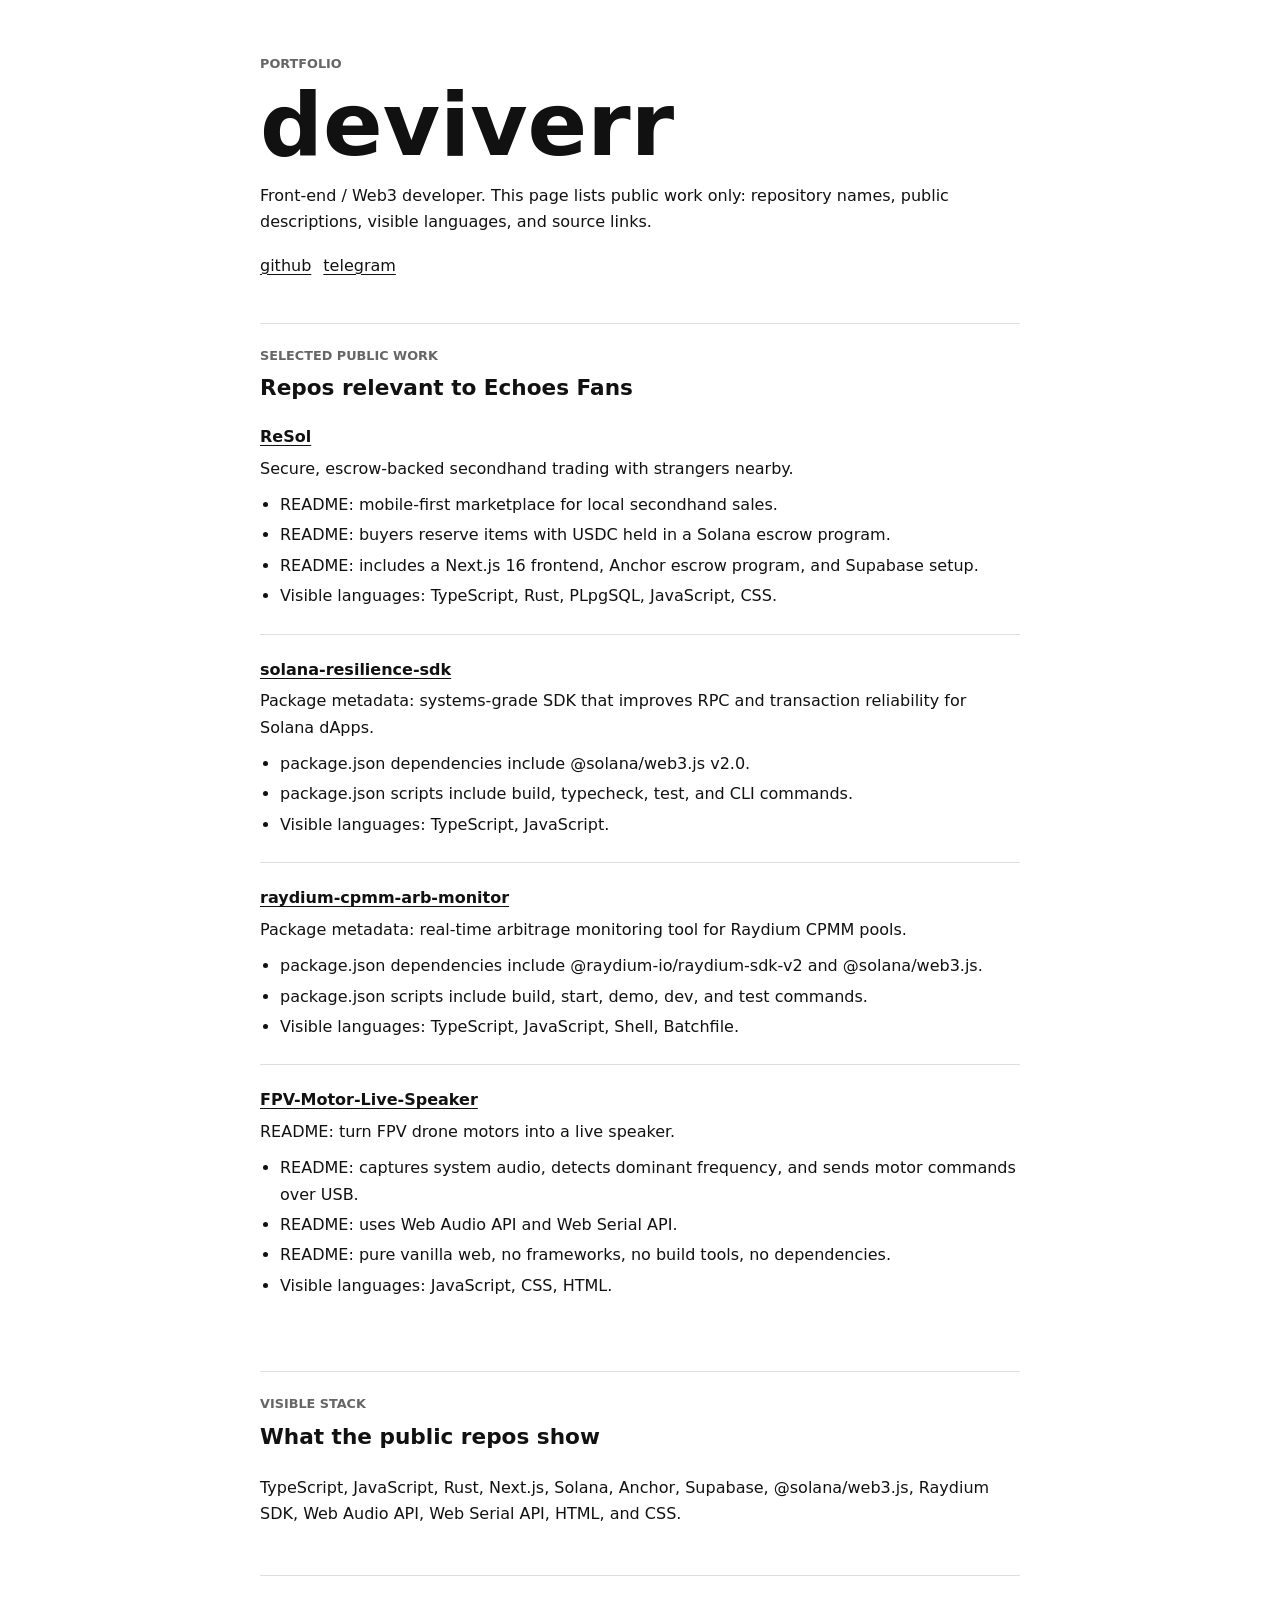
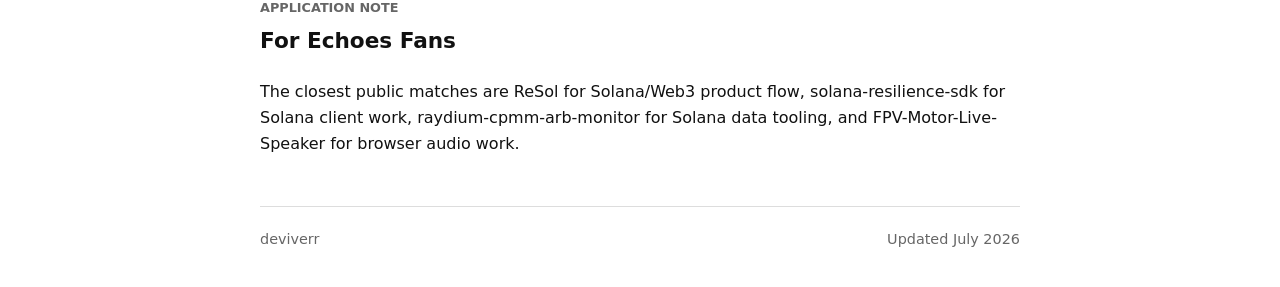
==== index.html @ b559eed7 "Launch minimal factual portfolio" ====
<!doctype html>
<html lang="en">
  <head>
    <meta charset="utf-8" />
    <meta name="viewport" content="width=device-width, initial-scale=1" />
    <title>deviverr</title>
    <meta
      name="description"
      content="Minimal portfolio for deviverr with public GitHub work and contact links."
    />
    <meta name="theme-color" content="#ffffff" />
    <meta property="og:title" content="deviverr" />
    <meta property="og:description" content="Public GitHub work and contact links." />
    <meta property="og:type" content="website" />
    <link rel="stylesheet" href="styles.css" />
  </head>
  <body>
    <main class="page">
      <header class="intro">
        <p class="label">portfolio</p>
        <h1>deviverr</h1>
        <p>
          Front-end / Web3 developer. This page lists public work only: repository
          names, public descriptions, visible languages, and source links.
        </p>
        <nav class="links" aria-label="Contact links">
          <a href="https://github.com/deviverr" target="_blank" rel="noreferrer">github</a>
          <a href="https://t.me/deviverrr" target="_blank" rel="noreferrer">telegram</a>
        </nav>
      </header>

      <section aria-labelledby="work-title">
        <p class="label">selected public work</p>
        <h2 id="work-title">Repos relevant to Echoes Fans</h2>

        <article class="repo">
          <h3><a href="https://github.com/deviverr/ReSol" target="_blank" rel="noreferrer">ReSol</a></h3>
          <p>Secure, escrow-backed secondhand trading with strangers nearby.</p>
          <ul>
            <li>README: mobile-first marketplace for local secondhand sales.</li>
            <li>README: buyers reserve items with USDC held in a Solana escrow program.</li>
            <li>README: includes a Next.js 16 frontend, Anchor escrow program, and Supabase setup.</li>
            <li>Visible languages: TypeScript, Rust, PLpgSQL, JavaScript, CSS.</li>
          </ul>
        </article>

        <article class="repo">
          <h3>
            <a href="https://github.com/deviverr/solana-resilience-sdk" target="_blank" rel="noreferrer">
              solana-resilience-sdk
            </a>
          </h3>
          <p>
            Package metadata: systems-grade SDK that improves RPC and transaction
            reliability for Solana dApps.
          </p>
          <ul>
            <li>package.json dependencies include @solana/web3.js v2.0.</li>
            <li>package.json scripts include build, typecheck, test, and CLI commands.</li>
            <li>Visible languages: TypeScript, JavaScript.</li>
          </ul>
        </article>

        <article class="repo">
          <h3>
            <a href="https://github.com/deviverr/raydium-cpmm-arb-monitor" target="_blank" rel="noreferrer">
              raydium-cpmm-arb-monitor
            </a>
          </h3>
          <p>Package metadata: real-time arbitrage monitoring tool for Raydium CPMM pools.</p>
          <ul>
            <li>package.json dependencies include @raydium-io/raydium-sdk-v2 and @solana/web3.js.</li>
            <li>package.json scripts include build, start, demo, dev, and test commands.</li>
            <li>Visible languages: TypeScript, JavaScript, Shell, Batchfile.</li>
          </ul>
        </article>

        <article class="repo">
          <h3>
            <a href="https://github.com/deviverr/FPV-Motor-Live-Speaker" target="_blank" rel="noreferrer">
              FPV-Motor-Live-Speaker
            </a>
          </h3>
          <p>README: turn FPV drone motors into a live speaker.</p>
          <ul>
            <li>README: captures system audio, detects dominant frequency, and sends motor commands over USB.</li>
            <li>README: uses Web Audio API and Web Serial API.</li>
            <li>README: pure vanilla web, no frameworks, no build tools, no dependencies.</li>
            <li>Visible languages: JavaScript, CSS, HTML.</li>
          </ul>
        </article>
      </section>

      <section aria-labelledby="stack-title">
        <p class="label">visible stack</p>
        <h2 id="stack-title">What the public repos show</h2>
        <p>
          TypeScript, JavaScript, Rust, Next.js, Solana, Anchor, Supabase,
          @solana/web3.js, Raydium SDK, Web Audio API, Web Serial API, HTML, and CSS.
        </p>
      </section>

      <section aria-labelledby="application-title">
        <p class="label">application note</p>
        <h2 id="application-title">For Echoes Fans</h2>
        <p>
          The closest public matches are ReSol for Solana/Web3 product flow,
          solana-resilience-sdk for Solana client work, raydium-cpmm-arb-monitor
          for Solana data tooling, and FPV-Motor-Live-Speaker for browser audio work.
        </p>
      </section>

      <footer>
        <span>deviverr</span>
        <span>Updated July 2026</span>
      </footer>
    </main>
  </body>
</html>
---- styles.css ----
:root {
  color-scheme: light;
  --text: #111111;
  --muted: #666666;
  --line: #dddddd;
  --background: #ffffff;
}

* {
  box-sizing: border-box;
}

html {
  background: var(--background);
}

body {
  margin: 0;
  background: var(--background);
  color: var(--text);
  font-family:
    ui-sans-serif, system-ui, -apple-system, BlinkMacSystemFont, "Segoe UI",
    sans-serif;
  letter-spacing: 0;
}

a {
  color: var(--text);
  text-decoration-thickness: 1px;
  text-underline-offset: 3px;
}

a:hover,
a:focus-visible {
  color: var(--muted);
}

.page {
  width: min(760px, calc(100% - 32px));
  margin: 0 auto;
  padding: 56px 0 40px;
}

.intro,
section,
footer {
  border-top: 1px solid var(--line);
  padding-top: 24px;
}

.intro {
  border-top: 0;
  padding-top: 0;
}

section {
  margin-top: 48px;
}

h1,
h2,
h3,
p {
  margin-top: 0;
}

h1 {
  margin-bottom: 16px;
  font-size: clamp(2.5rem, 10vw, 5.5rem);
  font-weight: 700;
  line-height: 0.95;
  letter-spacing: 0;
}

h2 {
  margin-bottom: 24px;
  font-size: 1.35rem;
  font-weight: 700;
  line-height: 1.25;
}

h3 {
  margin-bottom: 8px;
  font-size: 1rem;
  font-weight: 700;
  line-height: 1.35;
}

p,
li {
  color: var(--text);
  font-size: 1rem;
  line-height: 1.65;
}

p {
  margin-bottom: 16px;
}

ul {
  margin: 0;
  padding-left: 20px;
}

li + li {
  margin-top: 4px;
}

.label {
  margin-bottom: 12px;
  color: var(--muted);
  font-size: 0.8rem;
  font-weight: 700;
  line-height: 1.2;
  text-transform: uppercase;
}

.links {
  display: flex;
  flex-wrap: wrap;
  gap: 12px;
  margin-top: 20px;
}

.repo {
  border-top: 1px solid var(--line);
  padding: 24px 0;
}

.repo:first-of-type {
  border-top: 0;
  padding-top: 0;
}

.repo p {
  margin-bottom: 10px;
}

footer {
  display: flex;
  justify-content: space-between;
  gap: 16px;
  margin-top: 48px;
  color: var(--muted);
  font-size: 0.9rem;
}

@media (max-width: 520px) {
  .page {
    width: min(100% - 24px, 760px);
    padding-top: 36px;
  }

  section,
  footer {
    margin-top: 36px;
  }

  h2 {
    margin-bottom: 18px;
  }

  footer {
    flex-direction: column;
  }
}
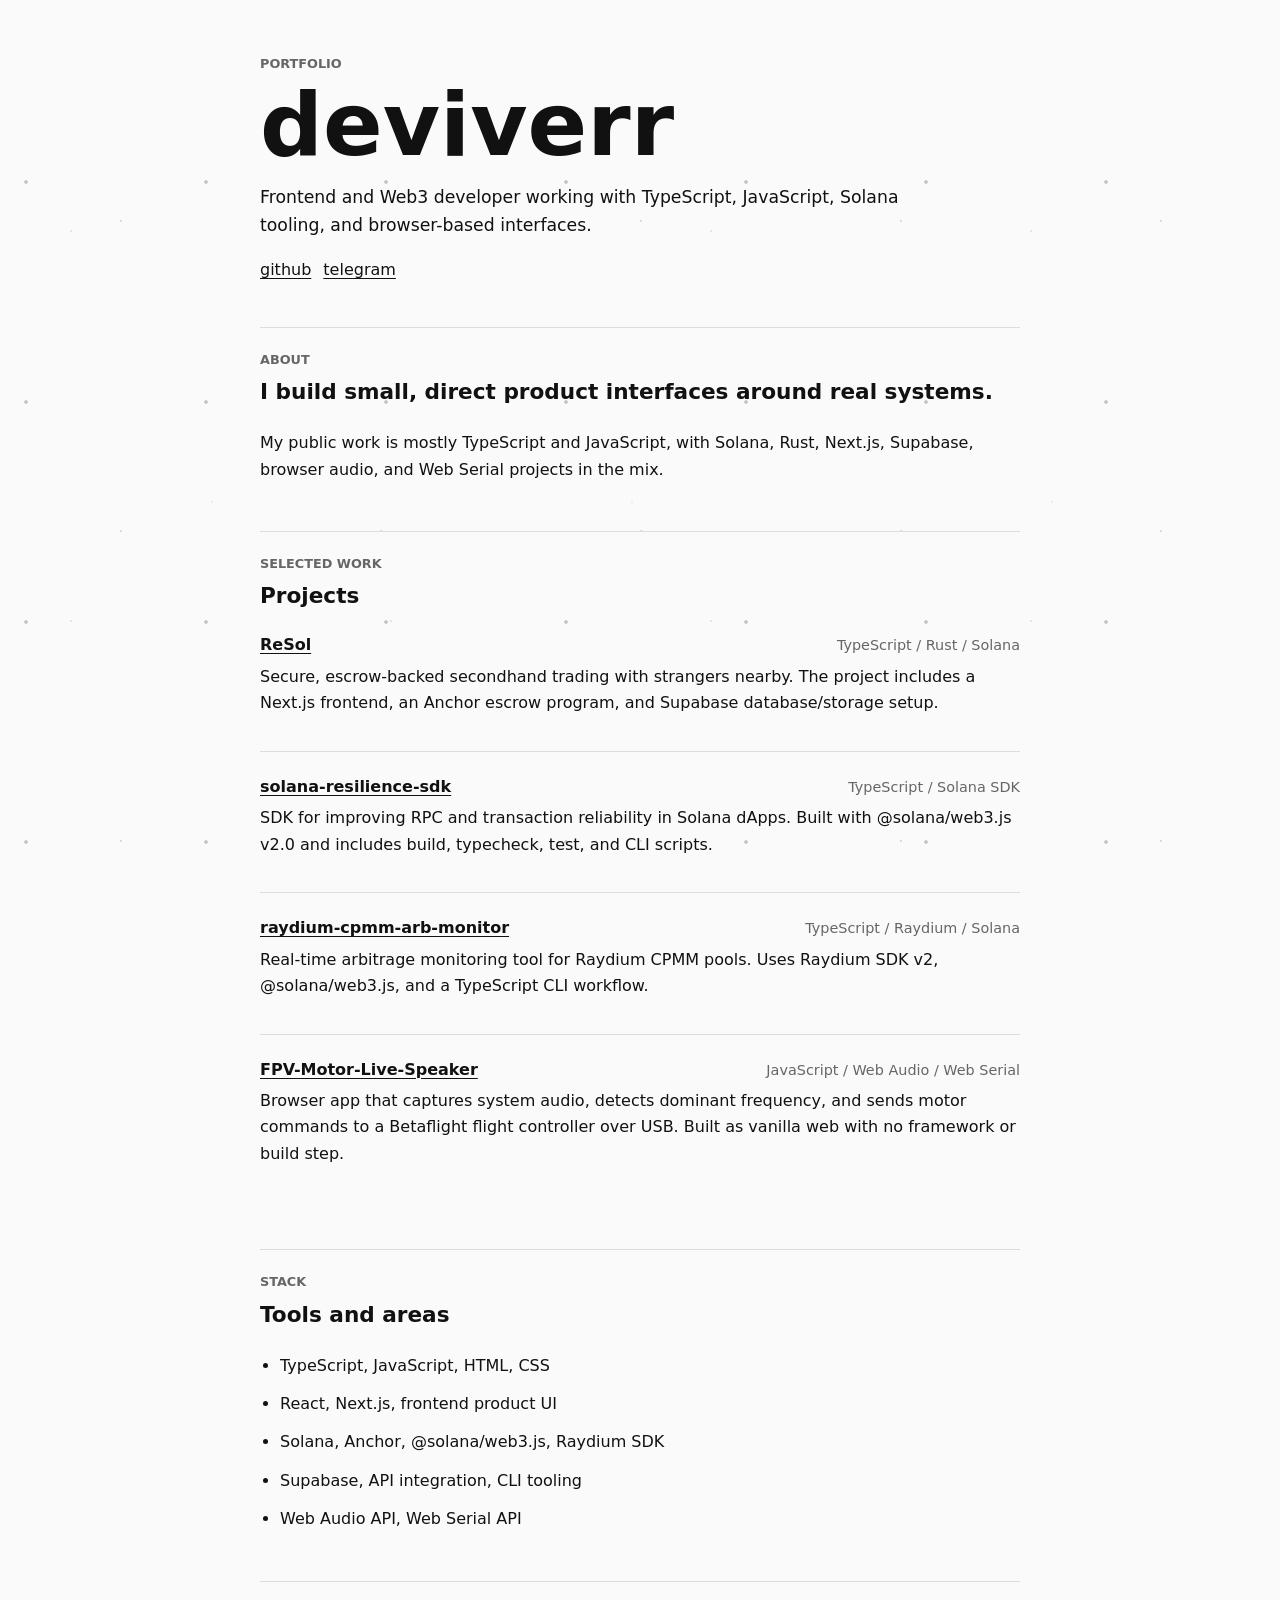
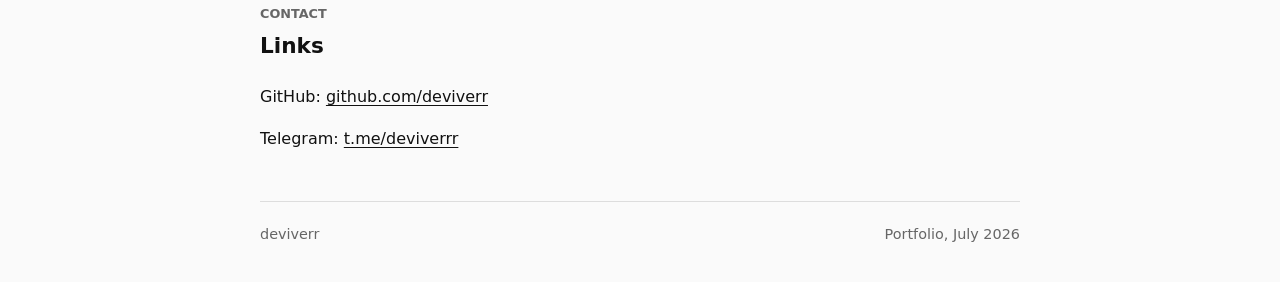
==== commit cd06956a: "Rebuild portfolio page" ====
--- a/index.html
+++ b/index.html
@@ -3,116 +3,136 @@
   <head>
     <meta charset="utf-8" />
     <meta name="viewport" content="width=device-width, initial-scale=1" />
-    <title>deviverr</title>
+    <title>deviverr - Portfolio</title>
     <meta
       name="description"
-      content="Minimal portfolio for deviverr with public GitHub work and contact links."
+      content="Portfolio for deviverr: frontend, Web3, Solana, and browser audio projects."
     />
-    <meta name="theme-color" content="#ffffff" />
-    <meta property="og:title" content="deviverr" />
-    <meta property="og:description" content="Public GitHub work and contact links." />
+    <meta name="theme-color" content="#fafafa" />
+    <meta property="og:title" content="deviverr - Portfolio" />
+    <meta
+      property="og:description"
+      content="Frontend, Web3, Solana, and browser audio projects."
+    />
     <meta property="og:type" content="website" />
     <link rel="stylesheet" href="styles.css" />
   </head>
   <body>
     <main class="page">
-      <header class="intro">
+      <header class="hero">
         <p class="label">portfolio</p>
         <h1>deviverr</h1>
-        <p>
-          Front-end / Web3 developer. This page lists public work only: repository
-          names, public descriptions, visible languages, and source links.
+        <p class="lede">
+          Frontend and Web3 developer working with TypeScript, JavaScript,
+          Solana tooling, and browser-based interfaces.
         </p>
-        <nav class="links" aria-label="Contact links">
+        <nav class="links" aria-label="Profile links">
           <a href="https://github.com/deviverr" target="_blank" rel="noreferrer">github</a>
           <a href="https://t.me/deviverrr" target="_blank" rel="noreferrer">telegram</a>
         </nav>
       </header>
 
+      <section aria-labelledby="about-title">
+        <p class="label">about</p>
+        <h2 id="about-title">I build small, direct product interfaces around real systems.</h2>
+        <p>
+          My public work is mostly TypeScript and JavaScript, with Solana,
+          Rust, Next.js, Supabase, browser audio, and Web Serial projects in the mix.
+        </p>
+      </section>
+
       <section aria-labelledby="work-title">
-        <p class="label">selected public work</p>
-        <h2 id="work-title">Repos relevant to Echoes Fans</h2>
+        <p class="label">selected work</p>
+        <h2 id="work-title">Projects</h2>
 
         <article class="repo">
-          <h3><a href="https://github.com/deviverr/ReSol" target="_blank" rel="noreferrer">ReSol</a></h3>
-          <p>Secure, escrow-backed secondhand trading with strangers nearby.</p>
-          <ul>
-            <li>README: mobile-first marketplace for local secondhand sales.</li>
-            <li>README: buyers reserve items with USDC held in a Solana escrow program.</li>
-            <li>README: includes a Next.js 16 frontend, Anchor escrow program, and Supabase setup.</li>
-            <li>Visible languages: TypeScript, Rust, PLpgSQL, JavaScript, CSS.</li>
-          </ul>
+          <div class="repo-heading">
+            <h3><a href="https://github.com/deviverr/ReSol" target="_blank" rel="noreferrer">ReSol</a></h3>
+            <span>TypeScript / Rust / Solana</span>
+          </div>
+          <p>
+            Secure, escrow-backed secondhand trading with strangers nearby.
+            The project includes a Next.js frontend, an Anchor escrow program,
+            and Supabase database/storage setup.
+          </p>
         </article>
 
         <article class="repo">
-          <h3>
-            <a href="https://github.com/deviverr/solana-resilience-sdk" target="_blank" rel="noreferrer">
-              solana-resilience-sdk
-            </a>
-          </h3>
+          <div class="repo-heading">
+            <h3>
+              <a href="https://github.com/deviverr/solana-resilience-sdk" target="_blank" rel="noreferrer">
+                solana-resilience-sdk
+              </a>
+            </h3>
+            <span>TypeScript / Solana SDK</span>
+          </div>
           <p>
-            Package metadata: systems-grade SDK that improves RPC and transaction
-            reliability for Solana dApps.
+            SDK for improving RPC and transaction reliability in Solana dApps.
+            Built with @solana/web3.js v2.0 and includes build, typecheck,
+            test, and CLI scripts.
           </p>
-          <ul>
-            <li>package.json dependencies include @solana/web3.js v2.0.</li>
-            <li>package.json scripts include build, typecheck, test, and CLI commands.</li>
-            <li>Visible languages: TypeScript, JavaScript.</li>
-          </ul>
         </article>
 
         <article class="repo">
-          <h3>
-            <a href="https://github.com/deviverr/raydium-cpmm-arb-monitor" target="_blank" rel="noreferrer">
-              raydium-cpmm-arb-monitor
-            </a>
-          </h3>
-          <p>Package metadata: real-time arbitrage monitoring tool for Raydium CPMM pools.</p>
-          <ul>
-            <li>package.json dependencies include @raydium-io/raydium-sdk-v2 and @solana/web3.js.</li>
-            <li>package.json scripts include build, start, demo, dev, and test commands.</li>
-            <li>Visible languages: TypeScript, JavaScript, Shell, Batchfile.</li>
-          </ul>
+          <div class="repo-heading">
+            <h3>
+              <a href="https://github.com/deviverr/raydium-cpmm-arb-monitor" target="_blank" rel="noreferrer">
+                raydium-cpmm-arb-monitor
+              </a>
+            </h3>
+            <span>TypeScript / Raydium / Solana</span>
+          </div>
+          <p>
+            Real-time arbitrage monitoring tool for Raydium CPMM pools.
+            Uses Raydium SDK v2, @solana/web3.js, and a TypeScript CLI workflow.
+          </p>
         </article>
 
         <article class="repo">
-          <h3>
-            <a href="https://github.com/deviverr/FPV-Motor-Live-Speaker" target="_blank" rel="noreferrer">
-              FPV-Motor-Live-Speaker
-            </a>
-          </h3>
-          <p>README: turn FPV drone motors into a live speaker.</p>
-          <ul>
-            <li>README: captures system audio, detects dominant frequency, and sends motor commands over USB.</li>
-            <li>README: uses Web Audio API and Web Serial API.</li>
-            <li>README: pure vanilla web, no frameworks, no build tools, no dependencies.</li>
-            <li>Visible languages: JavaScript, CSS, HTML.</li>
-          </ul>
+          <div class="repo-heading">
+            <h3>
+              <a href="https://github.com/deviverr/FPV-Motor-Live-Speaker" target="_blank" rel="noreferrer">
+                FPV-Motor-Live-Speaker
+              </a>
+            </h3>
+            <span>JavaScript / Web Audio / Web Serial</span>
+          </div>
+          <p>
+            Browser app that captures system audio, detects dominant frequency,
+            and sends motor commands to a Betaflight flight controller over USB.
+            Built as vanilla web with no framework or build step.
+          </p>
         </article>
       </section>
 
       <section aria-labelledby="stack-title">
-        <p class="label">visible stack</p>
-        <h2 id="stack-title">What the public repos show</h2>
-        <p>
-          TypeScript, JavaScript, Rust, Next.js, Solana, Anchor, Supabase,
-          @solana/web3.js, Raydium SDK, Web Audio API, Web Serial API, HTML, and CSS.
-        </p>
+        <p class="label">stack</p>
+        <h2 id="stack-title">Tools and areas</h2>
+        <ul class="stack-list">
+          <li>TypeScript, JavaScript, HTML, CSS</li>
+          <li>React, Next.js, frontend product UI</li>
+          <li>Solana, Anchor, @solana/web3.js, Raydium SDK</li>
+          <li>Supabase, API integration, CLI tooling</li>
+          <li>Web Audio API, Web Serial API</li>
+        </ul>
       </section>
 
-      <section aria-labelledby="application-title">
-        <p class="label">application note</p>
-        <h2 id="application-title">For Echoes Fans</h2>
+      <section aria-labelledby="contact-title">
+        <p class="label">contact</p>
+        <h2 id="contact-title">Links</h2>
         <p>
-          The closest public matches are ReSol for Solana/Web3 product flow,
-          solana-resilience-sdk for Solana client work, raydium-cpmm-arb-monitor
-          for Solana data tooling, and FPV-Motor-Live-Speaker for browser audio work.
+          GitHub:
+          <a href="https://github.com/deviverr" target="_blank" rel="noreferrer">github.com/deviverr</a>
+        </p>
+        <p>
+          Telegram:
+          <a href="https://t.me/deviverrr" target="_blank" rel="noreferrer">t.me/deviverrr</a>
         </p>
       </section>
 
       <footer>
         <span>deviverr</span>
-        <span>Updated July 2026</span>
+        <span>Portfolio, July 2026</span>
       </footer>
     </main>
   </body>
--- a/styles.css
+++ b/styles.css
@@ -3,7 +3,9 @@
   --text: #111111;
   --muted: #666666;
   --line: #dddddd;
-  --background: #ffffff;
+  --background: #fafafa;
+  --star: rgba(0, 0, 0, 0.22);
+  --star-soft: rgba(0, 0, 0, 0.12);
 }
 
 * {
@@ -15,8 +17,11 @@
 }
 
 body {
+  position: relative;
   margin: 0;
-  background: var(--background);
+  background:
+    linear-gradient(rgba(250, 250, 250, 0.9), rgba(250, 250, 250, 0.96)),
+    var(--background);
   color: var(--text);
   font-family:
     ui-sans-serif, system-ui, -apple-system, BlinkMacSystemFont, "Segoe UI",
@@ -24,6 +29,42 @@
   letter-spacing: 0;
 }
 
+body::before,
+body::after {
+  position: fixed;
+  inset: 0;
+  z-index: 0;
+  pointer-events: none;
+  content: "";
+}
+
+body::before {
+  background-image:
+    radial-gradient(circle at 2px 2px, var(--star) 0 1.5px, transparent 2px),
+    radial-gradient(circle at 1px 1px, var(--star-soft) 0 1px, transparent 1.5px);
+  background-position:
+    24px -40px,
+    120px -90px;
+  background-size:
+    180px 220px,
+    260px 310px;
+  animation: starfall 18s linear infinite;
+}
+
+body::after {
+  opacity: 0.72;
+  background-image:
+    radial-gradient(circle at 1px 1px, var(--star-soft) 0 1px, transparent 1.5px),
+    radial-gradient(circle at 2px 2px, rgba(0, 0, 0, 0.08) 0 1px, transparent 1.5px);
+  background-position:
+    70px -160px,
+    210px -20px;
+  background-size:
+    320px 390px,
+    420px 520px;
+  animation: starfall 28s linear infinite;
+}
+
 a {
   color: var(--text);
   text-decoration-thickness: 1px;
@@ -36,19 +77,21 @@
 }
 
 .page {
+  position: relative;
+  z-index: 1;
   width: min(760px, calc(100% - 32px));
   margin: 0 auto;
   padding: 56px 0 40px;
 }
 
-.intro,
+.hero,
 section,
 footer {
   border-top: 1px solid var(--line);
   padding-top: 24px;
 }
 
-.intro {
+.hero {
   border-top: 0;
   padding-top: 0;
 }
@@ -72,6 +115,11 @@
   letter-spacing: 0;
 }
 
+.lede {
+  max-width: 680px;
+  font-size: 1.08rem;
+}
+
 h2 {
   margin-bottom: 24px;
   font-size: 1.35rem;
@@ -136,6 +184,30 @@
   margin-bottom: 10px;
 }
 
+.repo-heading {
+  display: flex;
+  align-items: baseline;
+  justify-content: space-between;
+  gap: 16px;
+  margin-bottom: 8px;
+}
+
+.repo-heading h3 {
+  margin-bottom: 0;
+}
+
+.repo-heading span {
+  flex: 0 0 auto;
+  color: var(--muted);
+  font-size: 0.9rem;
+}
+
+.stack-list {
+  display: grid;
+  gap: 8px;
+  padding-left: 20px;
+}
+
 footer {
   display: flex;
   justify-content: space-between;
@@ -163,4 +235,30 @@
   footer {
     flex-direction: column;
   }
-}
+
+  .repo-heading {
+    display: block;
+  }
+
+  .repo-heading span {
+    display: block;
+    margin-top: 4px;
+  }
+}
+
+@media (prefers-reduced-motion: reduce) {
+  body::before,
+  body::after {
+    animation: none;
+  }
+}
+
+@keyframes starfall {
+  from {
+    transform: translateY(-120px);
+  }
+
+  to {
+    transform: translateY(120px);
+  }
+}
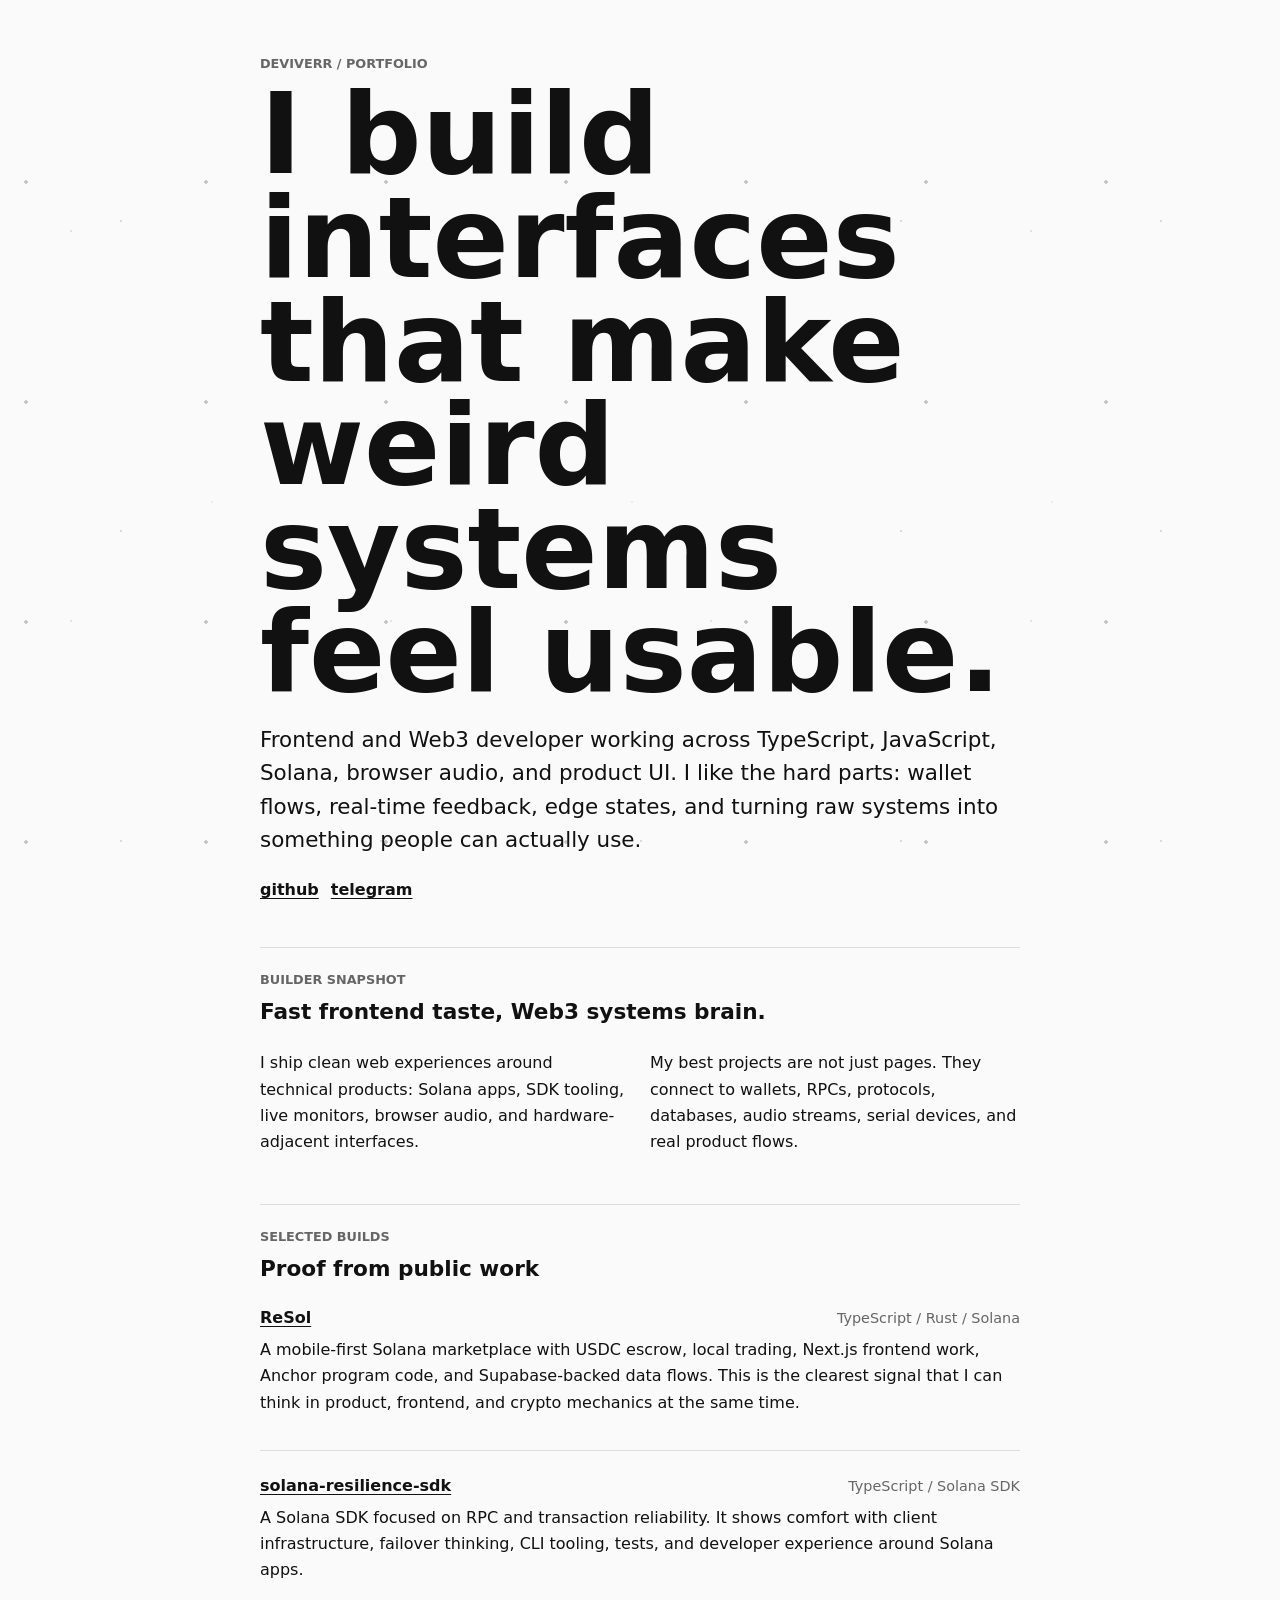
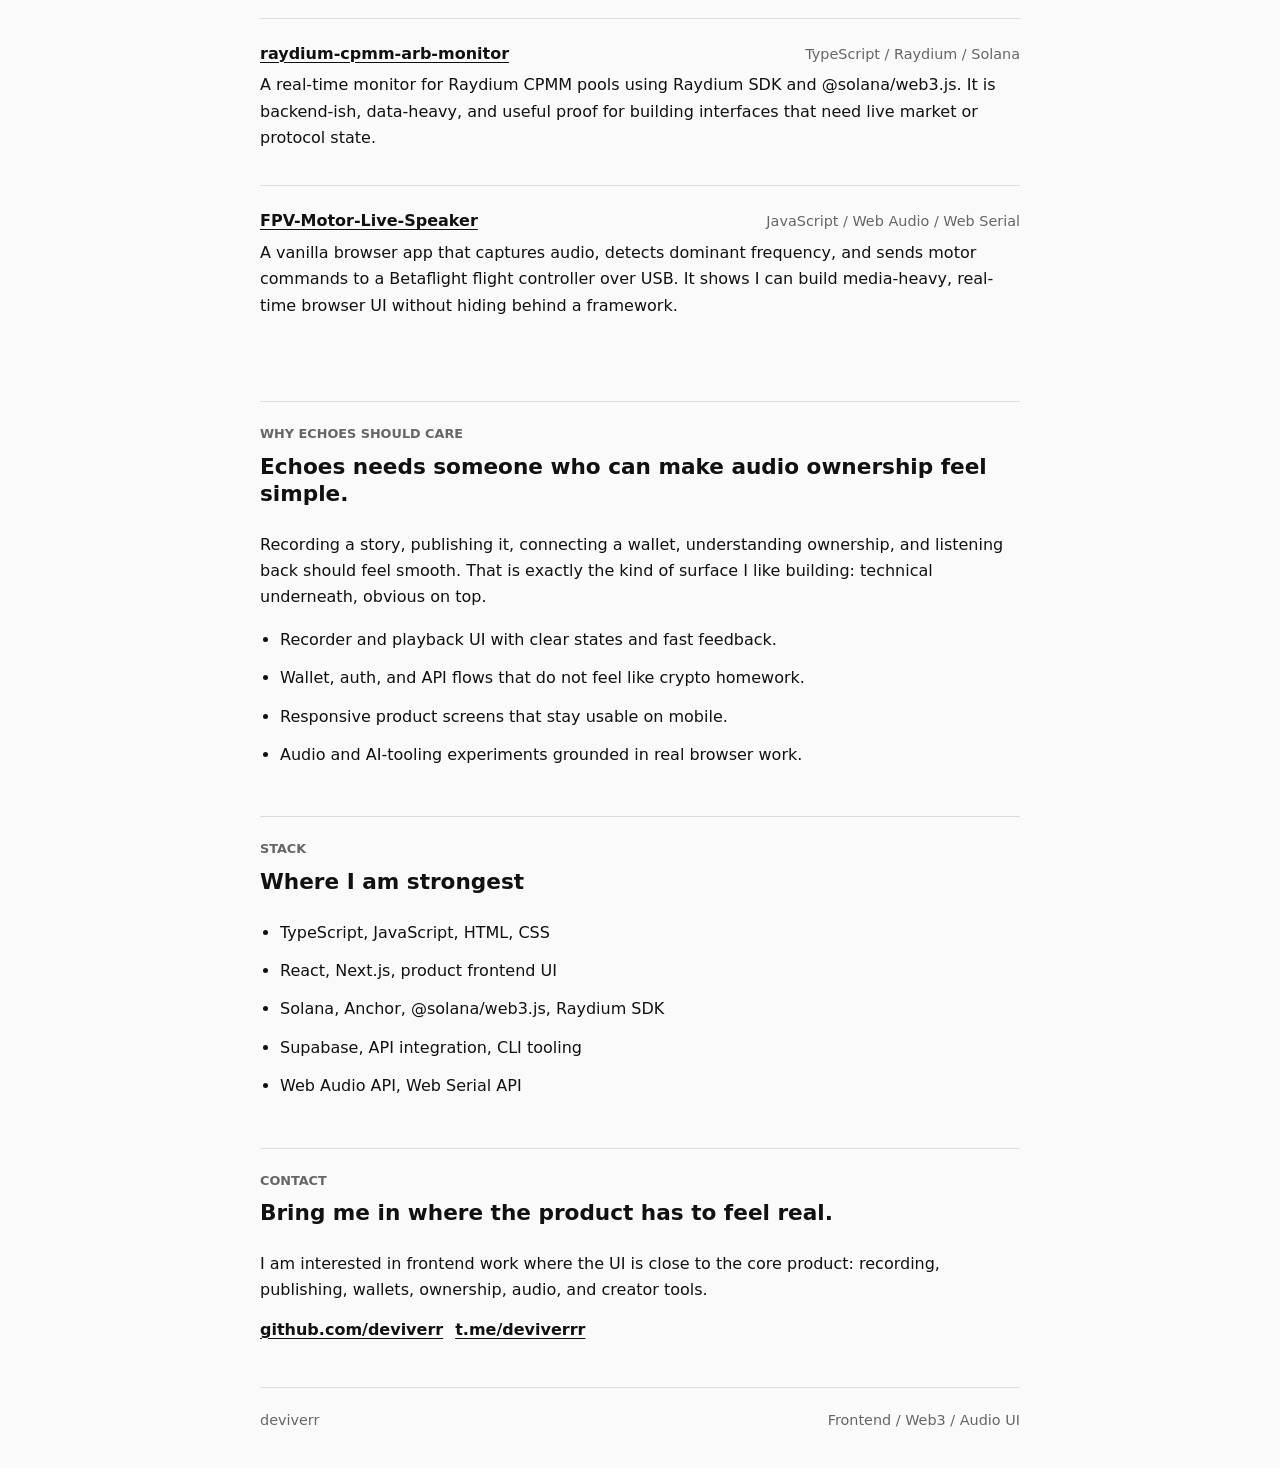
==== commit 1c242f6f: "Make portfolio pitch stronger" ====
--- a/index.html
+++ b/index.html
@@ -3,16 +3,16 @@
   <head>
     <meta charset="utf-8" />
     <meta name="viewport" content="width=device-width, initial-scale=1" />
-    <title>deviverr - Portfolio</title>
+    <title>deviverr - Frontend & Web3 Portfolio</title>
     <meta
       name="description"
-      content="Portfolio for deviverr: frontend, Web3, Solana, and browser audio projects."
+      content="deviverr builds frontend, Web3, Solana, and browser audio products with TypeScript and JavaScript."
     />
     <meta name="theme-color" content="#fafafa" />
-    <meta property="og:title" content="deviverr - Portfolio" />
+    <meta property="og:title" content="deviverr - Frontend & Web3 Portfolio" />
     <meta
       property="og:description"
-      content="Frontend, Web3, Solana, and browser audio projects."
+      content="Frontend, Web3, Solana, and browser audio products by deviverr."
     />
     <meta property="og:type" content="website" />
     <link rel="stylesheet" href="styles.css" />
@@ -20,11 +20,13 @@
   <body>
     <main class="page">
       <header class="hero">
-        <p class="label">portfolio</p>
-        <h1>deviverr</h1>
+        <p class="label">deviverr / portfolio</p>
+        <h1>I build interfaces that make weird systems feel usable.</h1>
         <p class="lede">
-          Frontend and Web3 developer working with TypeScript, JavaScript,
-          Solana tooling, and browser-based interfaces.
+          Frontend and Web3 developer working across TypeScript, JavaScript,
+          Solana, browser audio, and product UI. I like the hard parts: wallet
+          flows, real-time feedback, edge states, and turning raw systems into
+          something people can actually use.
         </p>
         <nav class="links" aria-label="Profile links">
           <a href="https://github.com/deviverr" target="_blank" rel="noreferrer">github</a>
@@ -32,18 +34,26 @@
         </nav>
       </header>
 
-      <section aria-labelledby="about-title">
-        <p class="label">about</p>
-        <h2 id="about-title">I build small, direct product interfaces around real systems.</h2>
-        <p>
-          My public work is mostly TypeScript and JavaScript, with Solana,
-          Rust, Next.js, Supabase, browser audio, and Web Serial projects in the mix.
-        </p>
+      <section class="snapshot" aria-labelledby="snapshot-title">
+        <p class="label">builder snapshot</p>
+        <h2 id="snapshot-title">Fast frontend taste, Web3 systems brain.</h2>
+        <div class="snapshot-grid">
+          <p>
+            I ship clean web experiences around technical products: Solana apps,
+            SDK tooling, live monitors, browser audio, and hardware-adjacent
+            interfaces.
+          </p>
+          <p>
+            My best projects are not just pages. They connect to wallets, RPCs,
+            protocols, databases, audio streams, serial devices, and real product
+            flows.
+          </p>
+        </div>
       </section>
 
       <section aria-labelledby="work-title">
-        <p class="label">selected work</p>
-        <h2 id="work-title">Projects</h2>
+        <p class="label">selected builds</p>
+        <h2 id="work-title">Proof from public work</h2>
 
         <article class="repo">
           <div class="repo-heading">
@@ -51,9 +61,10 @@
             <span>TypeScript / Rust / Solana</span>
           </div>
           <p>
-            Secure, escrow-backed secondhand trading with strangers nearby.
-            The project includes a Next.js frontend, an Anchor escrow program,
-            and Supabase database/storage setup.
+            A mobile-first Solana marketplace with USDC escrow, local trading,
+            Next.js frontend work, Anchor program code, and Supabase-backed data
+            flows. This is the clearest signal that I can think in product,
+            frontend, and crypto mechanics at the same time.
           </p>
         </article>
 
@@ -67,9 +78,9 @@
             <span>TypeScript / Solana SDK</span>
           </div>
           <p>
-            SDK for improving RPC and transaction reliability in Solana dApps.
-            Built with @solana/web3.js v2.0 and includes build, typecheck,
-            test, and CLI scripts.
+            A Solana SDK focused on RPC and transaction reliability. It shows
+            comfort with client infrastructure, failover thinking, CLI tooling,
+            tests, and developer experience around Solana apps.
           </p>
         </article>
 
@@ -83,8 +94,9 @@
             <span>TypeScript / Raydium / Solana</span>
           </div>
           <p>
-            Real-time arbitrage monitoring tool for Raydium CPMM pools.
-            Uses Raydium SDK v2, @solana/web3.js, and a TypeScript CLI workflow.
+            A real-time monitor for Raydium CPMM pools using Raydium SDK and
+            @solana/web3.js. It is backend-ish, data-heavy, and useful proof for
+            building interfaces that need live market or protocol state.
           </p>
         </article>
 
@@ -98,41 +110,59 @@
             <span>JavaScript / Web Audio / Web Serial</span>
           </div>
           <p>
-            Browser app that captures system audio, detects dominant frequency,
-            and sends motor commands to a Betaflight flight controller over USB.
-            Built as vanilla web with no framework or build step.
+            A vanilla browser app that captures audio, detects dominant
+            frequency, and sends motor commands to a Betaflight flight controller
+            over USB. It shows I can build media-heavy, real-time browser UI
+            without hiding behind a framework.
           </p>
         </article>
       </section>
 
+      <section class="fit" aria-labelledby="fit-title">
+        <p class="label">why Echoes should care</p>
+        <h2 id="fit-title">Echoes needs someone who can make audio ownership feel simple.</h2>
+        <p>
+          Recording a story, publishing it, connecting a wallet, understanding
+          ownership, and listening back should feel smooth. That is exactly the
+          kind of surface I like building: technical underneath, obvious on top.
+        </p>
+        <ul class="stack-list">
+          <li>Recorder and playback UI with clear states and fast feedback.</li>
+          <li>Wallet, auth, and API flows that do not feel like crypto homework.</li>
+          <li>Responsive product screens that stay usable on mobile.</li>
+          <li>Audio and AI-tooling experiments grounded in real browser work.</li>
+        </ul>
+      </section>
+
       <section aria-labelledby="stack-title">
         <p class="label">stack</p>
-        <h2 id="stack-title">Tools and areas</h2>
+        <h2 id="stack-title">Where I am strongest</h2>
         <ul class="stack-list">
           <li>TypeScript, JavaScript, HTML, CSS</li>
-          <li>React, Next.js, frontend product UI</li>
+          <li>React, Next.js, product frontend UI</li>
           <li>Solana, Anchor, @solana/web3.js, Raydium SDK</li>
           <li>Supabase, API integration, CLI tooling</li>
           <li>Web Audio API, Web Serial API</li>
         </ul>
       </section>
 
-      <section aria-labelledby="contact-title">
+      <section class="contact" aria-labelledby="contact-title">
         <p class="label">contact</p>
-        <h2 id="contact-title">Links</h2>
+        <h2 id="contact-title">Bring me in where the product has to feel real.</h2>
         <p>
-          GitHub:
+          I am interested in frontend work where the UI is close to the core
+          product: recording, publishing, wallets, ownership, audio, and creator
+          tools.
+        </p>
+        <div class="contact-links">
           <a href="https://github.com/deviverr" target="_blank" rel="noreferrer">github.com/deviverr</a>
-        </p>
-        <p>
-          Telegram:
           <a href="https://t.me/deviverrr" target="_blank" rel="noreferrer">t.me/deviverrr</a>
-        </p>
+        </div>
       </section>
 
       <footer>
         <span>deviverr</span>
-        <span>Portfolio, July 2026</span>
+        <span>Frontend / Web3 / Audio UI</span>
       </footer>
     </main>
   </body>
--- a/styles.css
+++ b/styles.css
@@ -108,16 +108,19 @@
 }
 
 h1 {
-  margin-bottom: 16px;
-  font-size: clamp(2.5rem, 10vw, 5.5rem);
-  font-weight: 700;
-  line-height: 0.95;
+  max-width: 980px;
+  margin-bottom: 18px;
+  font-size: clamp(3rem, 8.8vw, 7.8rem);
+  font-weight: 700;
+  line-height: 0.92;
   letter-spacing: 0;
 }
 
 .lede {
-  max-width: 680px;
-  font-size: 1.08rem;
+  max-width: 820px;
+  color: var(--text);
+  font-size: clamp(1.08rem, 2vw, 1.34rem);
+  line-height: 1.55;
 }
 
 h2 {
@@ -167,7 +170,18 @@
   display: flex;
   flex-wrap: wrap;
   gap: 12px;
-  margin-top: 20px;
+  margin-top: 24px;
+  font-weight: 700;
+}
+
+.snapshot-grid {
+  display: grid;
+  grid-template-columns: repeat(2, 1fr);
+  gap: 20px;
+}
+
+.snapshot-grid p {
+  margin-bottom: 0;
 }
 
 .repo {
@@ -208,6 +222,18 @@
   padding-left: 20px;
 }
 
+.fit p,
+.contact p {
+  max-width: 760px;
+}
+
+.contact-links {
+  display: flex;
+  flex-wrap: wrap;
+  gap: 12px;
+  font-weight: 700;
+}
+
 footer {
   display: flex;
   justify-content: space-between;
@@ -232,6 +258,15 @@
     margin-bottom: 18px;
   }
 
+  h1 {
+    font-size: clamp(2.75rem, 13vw, 4.4rem);
+    line-height: 0.98;
+  }
+
+  .snapshot-grid {
+    grid-template-columns: 1fr;
+  }
+
   footer {
     flex-direction: column;
   }
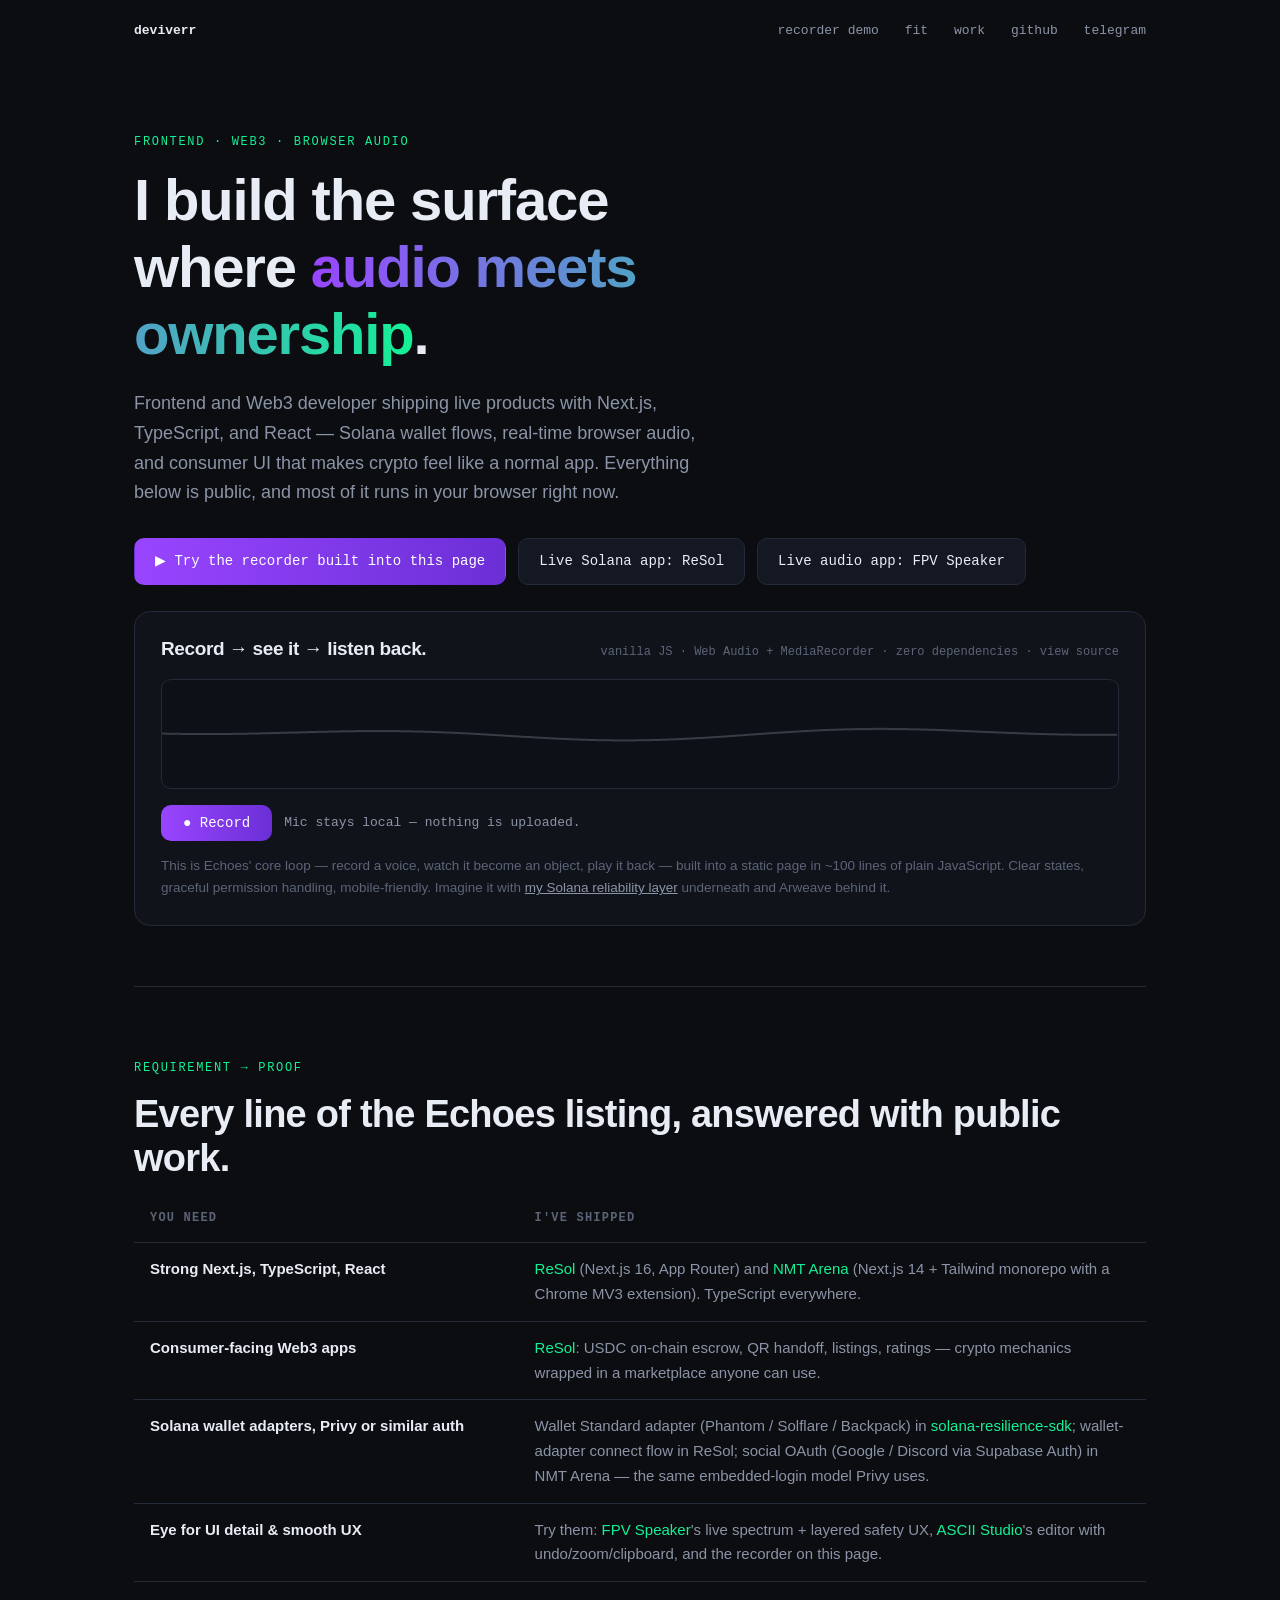
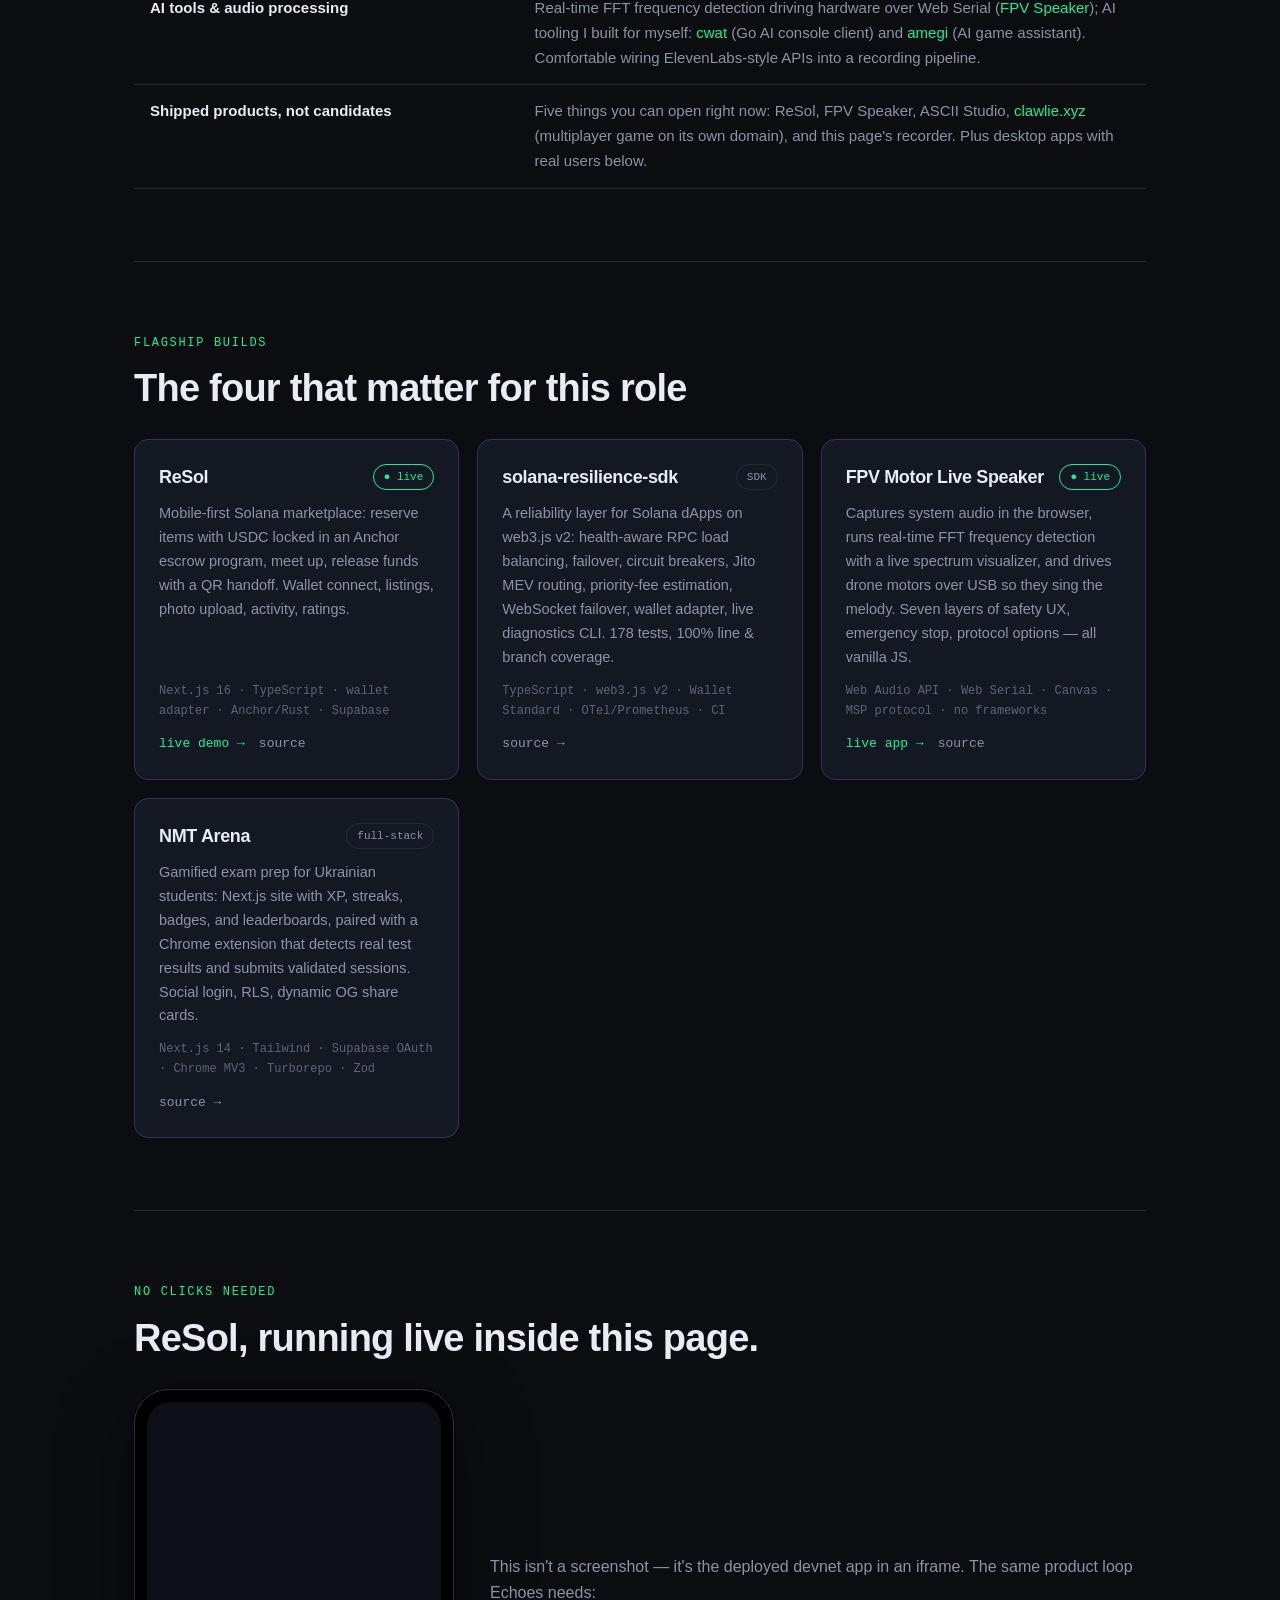
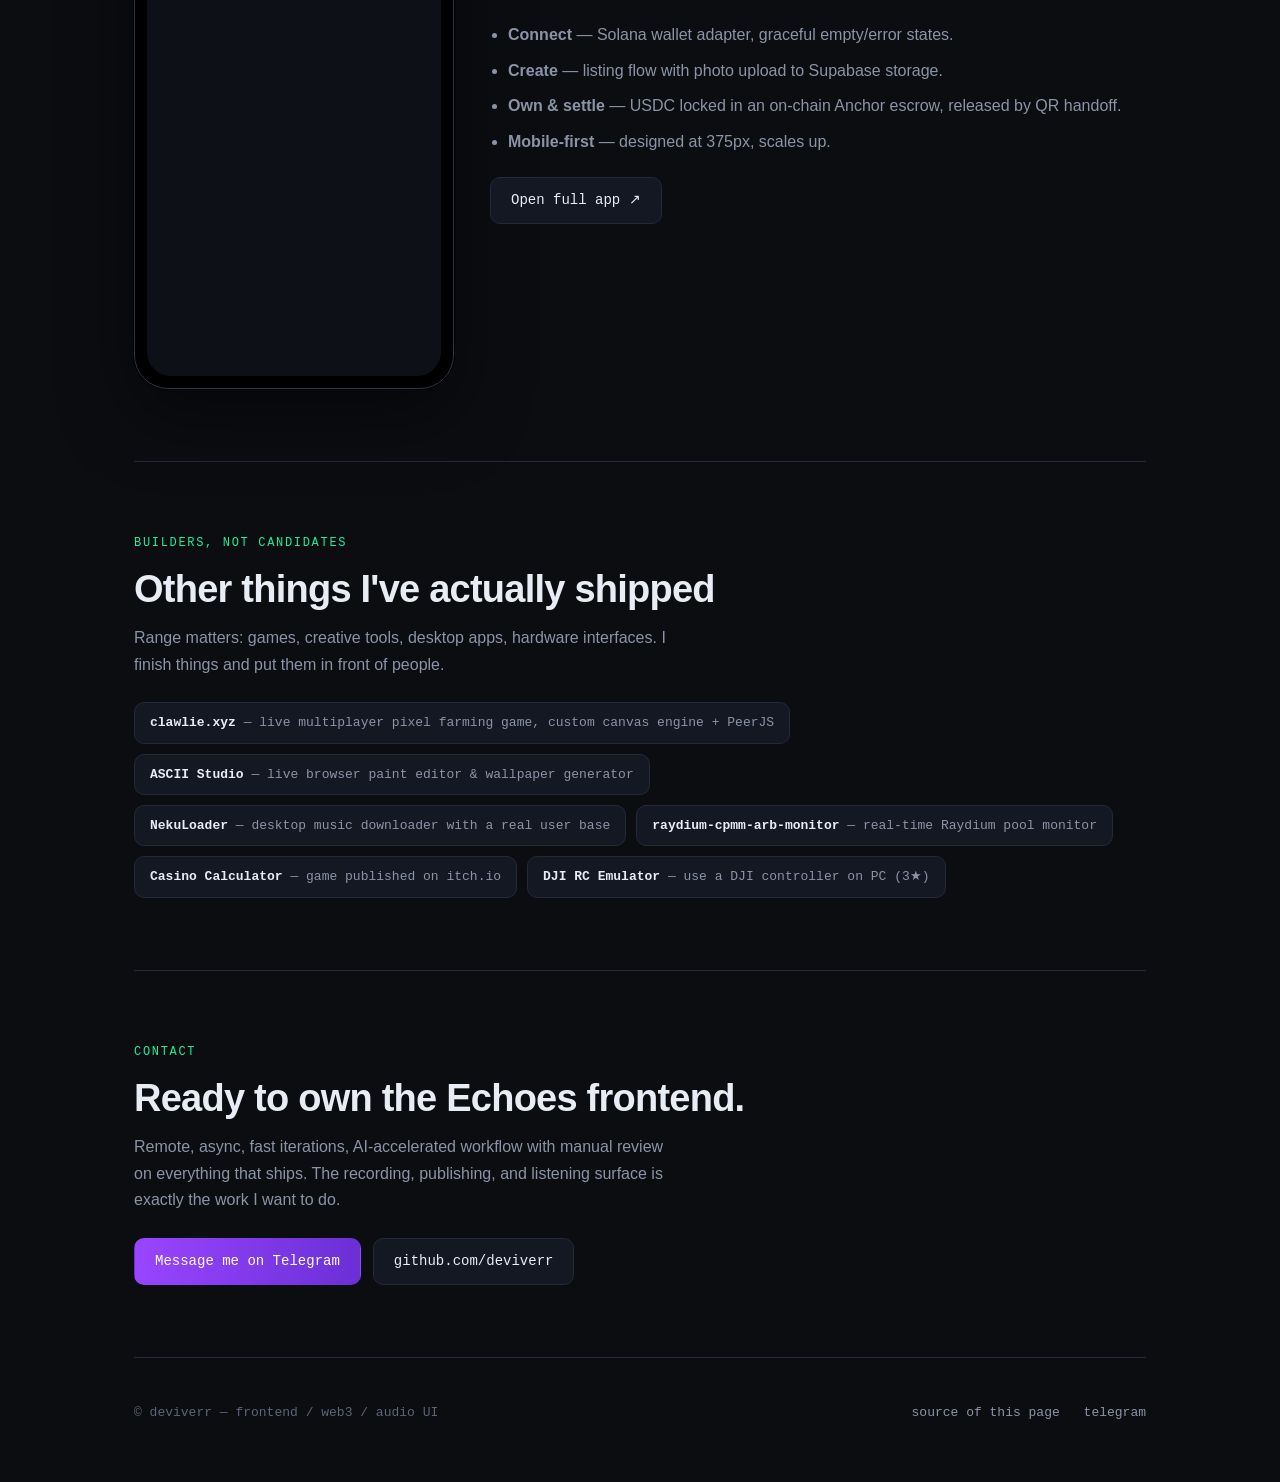
==== commit 2fd1cf3e: "Rebuild portfolio: live recorder demo, ReSol embed, requirement-proof map, full project audit" ====
--- a/index.html
+++ b/index.html
@@ -1,169 +1,498 @@
 <!doctype html>
 <html lang="en">
-  <head>
-    <meta charset="utf-8" />
-    <meta name="viewport" content="width=device-width, initial-scale=1" />
-    <title>deviverr - Frontend & Web3 Portfolio</title>
-    <meta
-      name="description"
-      content="deviverr builds frontend, Web3, Solana, and browser audio products with TypeScript and JavaScript."
-    />
-    <meta name="theme-color" content="#fafafa" />
-    <meta property="og:title" content="deviverr - Frontend & Web3 Portfolio" />
-    <meta
-      property="og:description"
-      content="Frontend, Web3, Solana, and browser audio products by deviverr."
-    />
-    <meta property="og:type" content="website" />
-    <link rel="stylesheet" href="styles.css" />
-  </head>
-  <body>
-    <main class="page">
-      <header class="hero">
-        <p class="label">deviverr / portfolio</p>
-        <h1>I build interfaces that make weird systems feel usable.</h1>
-        <p class="lede">
-          Frontend and Web3 developer working across TypeScript, JavaScript,
-          Solana, browser audio, and product UI. I like the hard parts: wallet
-          flows, real-time feedback, edge states, and turning raw systems into
-          something people can actually use.
-        </p>
-        <nav class="links" aria-label="Profile links">
-          <a href="https://github.com/deviverr" target="_blank" rel="noreferrer">github</a>
-          <a href="https://t.me/deviverrr" target="_blank" rel="noreferrer">telegram</a>
-        </nav>
-      </header>
-
-      <section class="snapshot" aria-labelledby="snapshot-title">
-        <p class="label">builder snapshot</p>
-        <h2 id="snapshot-title">Fast frontend taste, Web3 systems brain.</h2>
-        <div class="snapshot-grid">
-          <p>
-            I ship clean web experiences around technical products: Solana apps,
-            SDK tooling, live monitors, browser audio, and hardware-adjacent
-            interfaces.
-          </p>
-          <p>
-            My best projects are not just pages. They connect to wallets, RPCs,
-            protocols, databases, audio streams, serial devices, and real product
-            flows.
-          </p>
-        </div>
-      </section>
-
-      <section aria-labelledby="work-title">
-        <p class="label">selected builds</p>
-        <h2 id="work-title">Proof from public work</h2>
-
-        <article class="repo">
-          <div class="repo-heading">
-            <h3><a href="https://github.com/deviverr/ReSol" target="_blank" rel="noreferrer">ReSol</a></h3>
-            <span>TypeScript / Rust / Solana</span>
-          </div>
-          <p>
-            A mobile-first Solana marketplace with USDC escrow, local trading,
-            Next.js frontend work, Anchor program code, and Supabase-backed data
-            flows. This is the clearest signal that I can think in product,
-            frontend, and crypto mechanics at the same time.
-          </p>
-        </article>
-
-        <article class="repo">
-          <div class="repo-heading">
-            <h3>
-              <a href="https://github.com/deviverr/solana-resilience-sdk" target="_blank" rel="noreferrer">
-                solana-resilience-sdk
-              </a>
-            </h3>
-            <span>TypeScript / Solana SDK</span>
-          </div>
-          <p>
-            A Solana SDK focused on RPC and transaction reliability. It shows
-            comfort with client infrastructure, failover thinking, CLI tooling,
-            tests, and developer experience around Solana apps.
-          </p>
-        </article>
-
-        <article class="repo">
-          <div class="repo-heading">
-            <h3>
-              <a href="https://github.com/deviverr/raydium-cpmm-arb-monitor" target="_blank" rel="noreferrer">
-                raydium-cpmm-arb-monitor
-              </a>
-            </h3>
-            <span>TypeScript / Raydium / Solana</span>
-          </div>
-          <p>
-            A real-time monitor for Raydium CPMM pools using Raydium SDK and
-            @solana/web3.js. It is backend-ish, data-heavy, and useful proof for
-            building interfaces that need live market or protocol state.
-          </p>
-        </article>
-
-        <article class="repo">
-          <div class="repo-heading">
-            <h3>
-              <a href="https://github.com/deviverr/FPV-Motor-Live-Speaker" target="_blank" rel="noreferrer">
-                FPV-Motor-Live-Speaker
-              </a>
-            </h3>
-            <span>JavaScript / Web Audio / Web Serial</span>
-          </div>
-          <p>
-            A vanilla browser app that captures audio, detects dominant
-            frequency, and sends motor commands to a Betaflight flight controller
-            over USB. It shows I can build media-heavy, real-time browser UI
-            without hiding behind a framework.
-          </p>
-        </article>
-      </section>
-
-      <section class="fit" aria-labelledby="fit-title">
-        <p class="label">why Echoes should care</p>
-        <h2 id="fit-title">Echoes needs someone who can make audio ownership feel simple.</h2>
-        <p>
-          Recording a story, publishing it, connecting a wallet, understanding
-          ownership, and listening back should feel smooth. That is exactly the
-          kind of surface I like building: technical underneath, obvious on top.
-        </p>
-        <ul class="stack-list">
-          <li>Recorder and playback UI with clear states and fast feedback.</li>
-          <li>Wallet, auth, and API flows that do not feel like crypto homework.</li>
-          <li>Responsive product screens that stay usable on mobile.</li>
-          <li>Audio and AI-tooling experiments grounded in real browser work.</li>
+<head>
+  <meta charset="utf-8" />
+  <meta name="viewport" content="width=device-width, initial-scale=1" />
+  <title>deviverr — Frontend for audio × Solana products</title>
+  <meta name="description" content="Frontend & Web3 developer. Live Solana apps, real-time browser audio, wallet flows, and shipped consumer products. Next.js, TypeScript, React." />
+  <meta name="theme-color" content="#0b0d11" />
+  <meta property="og:title" content="deviverr — Frontend for audio × Solana products" />
+  <meta property="og:description" content="Live Solana apps, real-time browser audio, wallet flows, shipped products. Try the recorder demo on the page." />
+  <meta property="og:type" content="website" />
+  <meta property="og:url" content="https://deviverr.github.io/portfolio/" />
+  <meta property="og:image" content="https://deviverr.github.io/portfolio/og.png" />
+  <meta name="twitter:card" content="summary_large_image" />
+  <meta name="twitter:title" content="deviverr — Frontend for audio × Solana products" />
+  <meta name="twitter:image" content="https://deviverr.github.io/portfolio/og.png" />
+  <link rel="icon" href="data:image/svg+xml,%3Csvg xmlns='http://www.w3.org/2000/svg' viewBox='0 0 32 32'%3E%3Crect width='32' height='32' rx='7' fill='%230b0d11'/%3E%3Cg stroke-linecap='round' stroke-width='2.6'%3E%3Cpath d='M6 13v6' stroke='%239945FF'/%3E%3Cpath d='M11 9v14' stroke='%23a862ff'/%3E%3Cpath d='M16 5v22' stroke='%2360b8c9'/%3E%3Cpath d='M21 9v14' stroke='%2318dfa1'/%3E%3Cpath d='M26 13v6' stroke='%2314F195'/%3E%3C/g%3E%3C/svg%3E" />
+  <style>
+    :root{
+      --bg:#0b0d11; --bg2:#10131a; --card:#141823; --line:#232a38;
+      --text:#e8ecf4; --muted:#8b94a7; --dim:#5c6478;
+      --sol1:#9945FF; --sol2:#14F195; --warn:#ffb454;
+      --mono:"SFMono-Regular",ui-monospace,"Cascadia Mono",Consolas,monospace;
+    }
+    *{box-sizing:border-box;margin:0;padding:0}
+    html{scroll-behavior:smooth}
+    body{
+      background:var(--bg); color:var(--text);
+      font:16px/1.65 -apple-system,BlinkMacSystemFont,"Segoe UI",Inter,Roboto,sans-serif;
+      -webkit-font-smoothing:antialiased;
+    }
+    .wrap{max-width:1060px;margin:0 auto;padding:0 24px}
+    a{color:var(--text)}
+    ::selection{background:var(--sol1);color:#fff}
+
+    .label{
+      font-family:var(--mono);font-size:12px;letter-spacing:.14em;text-transform:uppercase;
+      color:var(--sol2);margin-bottom:14px;
+    }
+    h1,h2,h3{line-height:1.15;letter-spacing:-.02em}
+    h2{font-size:clamp(26px,4vw,38px);margin-bottom:14px}
+    section{padding:72px 0;border-top:1px solid var(--line)}
+    .muted{color:var(--muted)}
+
+    /* top bar */
+    .top{
+      display:flex;justify-content:space-between;align-items:center;
+      padding:20px 0;font-family:var(--mono);font-size:13px;
+    }
+    .top a{color:var(--muted);text-decoration:none;margin-left:18px}
+    .top a:hover{color:var(--sol2)}
+    .brand{color:var(--text);font-weight:600}
+
+    /* hero */
+    .hero{padding:72px 0 60px}
+    .hero h1{font-size:clamp(34px,6vw,58px);max-width:17ch}
+    .hero .lede{max-width:58ch;margin:22px 0 30px;color:var(--muted);font-size:18px}
+    .accent{background:linear-gradient(90deg,var(--sol1),var(--sol2));-webkit-background-clip:text;background-clip:text;color:transparent}
+    .cta-row{display:flex;flex-wrap:wrap;gap:12px}
+    .btn{
+      display:inline-block;padding:11px 20px;border-radius:10px;text-decoration:none;
+      font-family:var(--mono);font-size:14px;border:1px solid var(--line);
+      color:var(--text);background:var(--card);transition:.15s;
+    }
+    .btn:hover{border-color:var(--sol1);transform:translateY(-1px)}
+    .btn.primary{background:linear-gradient(90deg,var(--sol1),#6b2fd6);border-color:transparent;color:#fff}
+    .btn.primary:hover{filter:brightness(1.12)}
+
+    /* recorder demo */
+    .demo-box{
+      background:var(--bg2);border:1px solid var(--line);border-radius:16px;
+      padding:26px;margin-top:26px;
+    }
+    .demo-head{display:flex;flex-wrap:wrap;justify-content:space-between;align-items:baseline;gap:8px;margin-bottom:16px}
+    .demo-head h3{font-size:19px}
+    .demo-head span{font-family:var(--mono);font-size:12px;color:var(--dim)}
+    #wave{width:100%;height:110px;display:block;background:#0d1016;border:1px solid var(--line);border-radius:10px}
+    .demo-controls{display:flex;flex-wrap:wrap;align-items:center;gap:12px;margin-top:16px}
+    .rec-btn{
+      font-family:var(--mono);font-size:14px;padding:10px 22px;border-radius:10px;border:none;cursor:pointer;
+      background:linear-gradient(90deg,var(--sol1),#6b2fd6);color:#fff;transition:.15s;
+    }
+    .rec-btn:hover{filter:brightness(1.12)}
+    .rec-btn.recording{background:#e5484d;animation:pulse 1.2s infinite}
+    @keyframes pulse{0%,100%{box-shadow:0 0 0 0 rgba(229,72,77,.5)}50%{box-shadow:0 0 0 9px rgba(229,72,77,0)}}
+    .rec-btn[disabled]{opacity:.45;cursor:not-allowed}
+    #recStatus{font-family:var(--mono);font-size:13px;color:var(--muted)}
+    #player{flex:1;min-width:220px;height:36px;display:none}
+    .demo-note{margin-top:14px;font-size:13.5px;color:var(--dim)}
+    .demo-note a{color:var(--muted)}
+
+    /* fit table */
+    .fit-table{width:100%;border-collapse:collapse;margin-top:10px;font-size:15px}
+    .fit-table th,.fit-table td{padding:14px 16px;text-align:left;border-bottom:1px solid var(--line);vertical-align:top}
+    .fit-table th{font-family:var(--mono);font-size:12px;letter-spacing:.1em;text-transform:uppercase;color:var(--dim)}
+    .fit-table td:first-child{color:var(--text);font-weight:600;width:38%}
+    .fit-table td{color:var(--muted)}
+    .fit-table a{color:var(--sol2);text-decoration:none}
+    .fit-table a:hover{text-decoration:underline}
+
+    /* project cards */
+    .grid{display:grid;grid-template-columns:repeat(auto-fit,minmax(300px,1fr));gap:18px;margin-top:28px}
+    .card{
+      background:var(--card);border:1px solid var(--line);border-radius:14px;padding:24px;
+      display:flex;flex-direction:column;gap:12px;transition:.15s;
+    }
+    .card:hover{border-color:#3a4459;transform:translateY(-2px)}
+    .card.flagship{border-color:#3d2d63}
+    .card-top{display:flex;justify-content:space-between;align-items:center;gap:10px}
+    .card h3{font-size:18px}
+    .card h3 a{text-decoration:none}
+    .card h3 a:hover{color:var(--sol2)}
+    .tag{
+      font-family:var(--mono);font-size:11px;padding:3px 10px;border-radius:20px;white-space:nowrap;
+      border:1px solid var(--line);color:var(--muted);
+    }
+    .tag.live{border-color:var(--sol2);color:var(--sol2)}
+    .card p{font-size:14.5px;color:var(--muted);flex:1}
+    .card .stack{font-family:var(--mono);font-size:12px;color:var(--dim)}
+    .card-links{display:flex;gap:14px;font-family:var(--mono);font-size:13px}
+    .card-links a{color:var(--sol2);text-decoration:none}
+    .card-links a:hover{text-decoration:underline}
+    .card-links a.gh{color:var(--muted)}
+
+    /* shipped strip */
+    .strip{display:flex;flex-wrap:wrap;gap:10px;margin-top:24px}
+    .chip{
+      font-family:var(--mono);font-size:13px;text-decoration:none;color:var(--muted);
+      border:1px solid var(--line);border-radius:10px;padding:9px 15px;background:var(--card);transition:.15s;
+    }
+    .chip:hover{color:var(--sol2);border-color:var(--sol2)}
+    .chip b{color:var(--text);font-weight:600}
+
+    /* resol embed */
+    .embed-flex{display:flex;flex-wrap:wrap;gap:36px;align-items:center;margin-top:28px}
+    .phone{
+      width:320px;height:600px;flex:none;border-radius:34px;border:1px solid #2c3547;
+      background:#000;padding:12px;box-shadow:0 24px 70px rgba(0,0,0,.5),0 0 0 1px #000;
+    }
+    .phone iframe{width:100%;height:100%;border:0;border-radius:24px;background:#0d1016}
+    .embed-copy{flex:1;min-width:280px}
+    .embed-copy ul{margin:16px 0 22px 18px;color:var(--muted)}
+    .embed-copy li{margin-bottom:9px}
+
+    footer{padding:44px 0 60px;border-top:1px solid var(--line);display:flex;flex-wrap:wrap;gap:10px;justify-content:space-between;font-family:var(--mono);font-size:13px;color:var(--dim)}
+    footer a{color:var(--muted);text-decoration:none;margin-left:16px}
+    footer a:hover{color:var(--sol2)}
+
+    /* scroll reveal */
+    .reveal{opacity:0;transform:translateY(18px);transition:opacity .6s ease,transform .6s ease}
+    .reveal.in{opacity:1;transform:none}
+    @media (prefers-reduced-motion:reduce){
+      html{scroll-behavior:auto}
+      .reveal{opacity:1;transform:none;transition:none}
+      .rec-btn.recording{animation:none}
+      .card:hover,.btn:hover{transform:none}
+    }
+
+    @media (max-width:640px){
+      section{padding:52px 0}
+      .phone{width:100%;max-width:320px;margin:0 auto}
+      .fit-table td:first-child{width:auto}
+      .fit-table td,.fit-table th{padding:11px 8px;font-size:14px}
+    }
+  </style>
+</head>
+<body>
+<div class="wrap">
+
+  <div class="top">
+    <span class="brand">deviverr</span>
+    <nav aria-label="Site">
+      <a href="#demo">recorder demo</a>
+      <a href="#fit">fit</a>
+      <a href="#work">work</a>
+      <a href="https://github.com/deviverr" target="_blank" rel="noreferrer">github</a>
+      <a href="https://t.me/deviverrr" target="_blank" rel="noreferrer">telegram</a>
+    </nav>
+  </div>
+
+  <!-- HERO -->
+  <header class="hero">
+    <p class="label">frontend · web3 · browser audio</p>
+    <h1>I build the surface where <span class="accent">audio meets ownership</span>.</h1>
+    <p class="lede">
+      Frontend and Web3 developer shipping live products with Next.js, TypeScript, and React —
+      Solana wallet flows, real-time browser audio, and consumer UI that makes crypto
+      feel like a normal app. Everything below is public, and most of it runs in your browser right now.
+    </p>
+    <div class="cta-row">
+      <a class="btn primary" href="#demo">▶ Try the recorder built into this page</a>
+      <a class="btn" href="https://deviverr.github.io/ReSol/" target="_blank" rel="noreferrer">Live Solana app: ReSol</a>
+      <a class="btn" href="https://deviverr.github.io/FPV-Motor-Live-Speaker/" target="_blank" rel="noreferrer">Live audio app: FPV Speaker</a>
+    </div>
+
+    <!-- RECORDER DEMO -->
+    <div class="demo-box" id="demo">
+      <div class="demo-head">
+        <h3>Record → see it → listen back.</h3>
+        <span>vanilla JS · Web Audio + MediaRecorder · zero dependencies · view source</span>
+      </div>
+      <canvas id="wave" width="1000" height="110" aria-label="Live audio waveform"></canvas>
+      <div class="demo-controls">
+        <button class="rec-btn" id="recBtn" type="button">● Record</button>
+        <span id="recStatus">Mic stays local — nothing is uploaded.</span>
+        <audio id="player" controls></audio>
+      </div>
+      <p class="demo-note">
+        This is Echoes' core loop — record a voice, watch it become an object, play it back —
+        built into a static page in ~100 lines of plain JavaScript. Clear states, graceful
+        permission handling, mobile-friendly. Imagine it with
+        <a href="https://github.com/deviverr/solana-resilience-sdk" target="_blank" rel="noreferrer">my Solana reliability layer</a>
+        underneath and Arweave behind it.
+      </p>
+    </div>
+  </header>
+
+  <!-- FIT -->
+  <section id="fit" aria-labelledby="fit-title">
+    <p class="label">requirement → proof</p>
+    <h2 id="fit-title">Every line of the Echoes listing, answered with public work.</h2>
+    <table class="fit-table">
+      <thead><tr><th>You need</th><th>I've shipped</th></tr></thead>
+      <tbody>
+        <tr>
+          <td>Strong Next.js, TypeScript, React</td>
+          <td><a href="https://deviverr.github.io/ReSol/" target="_blank" rel="noreferrer">ReSol</a> (Next.js 16, App Router) and
+              <a href="https://github.com/deviverr/NMT-Arena" target="_blank" rel="noreferrer">NMT Arena</a> (Next.js 14 + Tailwind monorepo with a Chrome MV3 extension). TypeScript everywhere.</td>
+        </tr>
+        <tr>
+          <td>Consumer-facing Web3 apps</td>
+          <td><a href="https://deviverr.github.io/ReSol/" target="_blank" rel="noreferrer">ReSol</a>: USDC on-chain escrow, QR handoff, listings, ratings — crypto mechanics wrapped in a marketplace anyone can use.</td>
+        </tr>
+        <tr>
+          <td>Solana wallet adapters, Privy or similar auth</td>
+          <td>Wallet Standard adapter (Phantom / Solflare / Backpack) in
+              <a href="https://github.com/deviverr/solana-resilience-sdk" target="_blank" rel="noreferrer">solana-resilience-sdk</a>;
+              wallet-adapter connect flow in ReSol; social OAuth (Google / Discord via Supabase Auth) in NMT Arena — the same embedded-login model Privy uses.</td>
+        </tr>
+        <tr>
+          <td>Eye for UI detail & smooth UX</td>
+          <td>Try them: <a href="https://deviverr.github.io/FPV-Motor-Live-Speaker/" target="_blank" rel="noreferrer">FPV Speaker</a>'s
+              live spectrum + layered safety UX, <a href="https://deviverr.github.io/ASCII-Wallpaper/" target="_blank" rel="noreferrer">ASCII Studio</a>'s
+              editor with undo/zoom/clipboard, and the recorder on this page.</td>
+        </tr>
+        <tr>
+          <td>AI tools & audio processing</td>
+          <td>Real-time FFT frequency detection driving hardware over Web Serial
+              (<a href="https://deviverr.github.io/FPV-Motor-Live-Speaker/" target="_blank" rel="noreferrer">FPV Speaker</a>);
+              AI tooling I built for myself: <a href="https://github.com/deviverr/cwat" target="_blank" rel="noreferrer">cwat</a> (Go AI console client)
+              and <a href="https://github.com/deviverr/amegi" target="_blank" rel="noreferrer">amegi</a> (AI game assistant).
+              Comfortable wiring ElevenLabs-style APIs into a recording pipeline.</td>
+        </tr>
+        <tr>
+          <td>Shipped products, not candidates</td>
+          <td>Five things you can open right now: ReSol, FPV Speaker, ASCII Studio,
+              <a href="https://clawlie.xyz" target="_blank" rel="noreferrer">clawlie.xyz</a> (multiplayer game on its own domain),
+              and this page's recorder. Plus desktop apps with real users below.</td>
+        </tr>
+      </tbody>
+    </table>
+  </section>
+
+  <!-- FLAGSHIP WORK -->
+  <section id="work" aria-labelledby="work-title">
+    <p class="label">flagship builds</p>
+    <h2 id="work-title">The four that matter for this role</h2>
+    <div class="grid">
+
+      <article class="card flagship">
+        <div class="card-top">
+          <h3><a href="https://deviverr.github.io/ReSol/" target="_blank" rel="noreferrer">ReSol</a></h3>
+          <span class="tag live">● live</span>
+        </div>
+        <p>Mobile-first Solana marketplace: reserve items with USDC locked in an Anchor escrow
+           program, meet up, release funds with a QR handoff. Wallet connect, listings, photo
+           upload, activity, ratings.</p>
+        <span class="stack">Next.js 16 · TypeScript · wallet adapter · Anchor/Rust · Supabase</span>
+        <div class="card-links">
+          <a href="https://deviverr.github.io/ReSol/" target="_blank" rel="noreferrer">live demo →</a>
+          <a class="gh" href="https://github.com/deviverr/ReSol" target="_blank" rel="noreferrer">source</a>
+        </div>
+      </article>
+
+      <article class="card flagship">
+        <div class="card-top">
+          <h3><a href="https://github.com/deviverr/solana-resilience-sdk" target="_blank" rel="noreferrer">solana-resilience-sdk</a></h3>
+          <span class="tag">SDK</span>
+        </div>
+        <p>A reliability layer for Solana dApps on web3.js v2: health-aware RPC load balancing,
+           failover, circuit breakers, Jito MEV routing, priority-fee estimation, WebSocket
+           failover, wallet adapter, live diagnostics CLI. 178 tests, 100% line & branch coverage.</p>
+        <span class="stack">TypeScript · web3.js v2 · Wallet Standard · OTel/Prometheus · CI</span>
+        <div class="card-links">
+          <a class="gh" href="https://github.com/deviverr/solana-resilience-sdk" target="_blank" rel="noreferrer">source →</a>
+        </div>
+      </article>
+
+      <article class="card flagship">
+        <div class="card-top">
+          <h3><a href="https://deviverr.github.io/FPV-Motor-Live-Speaker/" target="_blank" rel="noreferrer">FPV Motor Live Speaker</a></h3>
+          <span class="tag live">● live</span>
+        </div>
+        <p>Captures system audio in the browser, runs real-time FFT frequency detection with a
+           live spectrum visualizer, and drives drone motors over USB so they sing the melody.
+           Seven layers of safety UX, emergency stop, protocol options — all vanilla JS.</p>
+        <span class="stack">Web Audio API · Web Serial · Canvas · MSP protocol · no frameworks</span>
+        <div class="card-links">
+          <a href="https://deviverr.github.io/FPV-Motor-Live-Speaker/" target="_blank" rel="noreferrer">live app →</a>
+          <a class="gh" href="https://github.com/deviverr/FPV-Motor-Live-Speaker" target="_blank" rel="noreferrer">source</a>
+        </div>
+      </article>
+
+      <article class="card flagship">
+        <div class="card-top">
+          <h3><a href="https://github.com/deviverr/NMT-Arena" target="_blank" rel="noreferrer">NMT Arena</a></h3>
+          <span class="tag">full-stack</span>
+        </div>
+        <p>Gamified exam prep for Ukrainian students: Next.js site with XP, streaks, badges, and
+           leaderboards, paired with a Chrome extension that detects real test results and submits
+           validated sessions. Social login, RLS, dynamic OG share cards.</p>
+        <span class="stack">Next.js 14 · Tailwind · Supabase OAuth · Chrome MV3 · Turborepo · Zod</span>
+        <div class="card-links">
+          <a class="gh" href="https://github.com/deviverr/NMT-Arena" target="_blank" rel="noreferrer">source →</a>
+        </div>
+      </article>
+
+    </div>
+  </section>
+
+  <!-- RESOL EMBED -->
+  <section aria-labelledby="embed-title">
+    <p class="label">no clicks needed</p>
+    <h2 id="embed-title">ReSol, running live inside this page.</h2>
+    <div class="embed-flex">
+      <div class="phone">
+        <iframe src="https://deviverr.github.io/ReSol/" title="ReSol live demo" loading="lazy"></iframe>
+      </div>
+      <div class="embed-copy">
+        <p class="muted">This isn't a screenshot — it's the deployed devnet app in an iframe.
+           The same product loop Echoes needs:</p>
+        <ul>
+          <li><b>Connect</b> — Solana wallet adapter, graceful empty/error states.</li>
+          <li><b>Create</b> — listing flow with photo upload to Supabase storage.</li>
+          <li><b>Own & settle</b> — USDC locked in an on-chain Anchor escrow, released by QR handoff.</li>
+          <li><b>Mobile-first</b> — designed at 375px, scales up.</li>
         </ul>
-      </section>
-
-      <section aria-labelledby="stack-title">
-        <p class="label">stack</p>
-        <h2 id="stack-title">Where I am strongest</h2>
-        <ul class="stack-list">
-          <li>TypeScript, JavaScript, HTML, CSS</li>
-          <li>React, Next.js, product frontend UI</li>
-          <li>Solana, Anchor, @solana/web3.js, Raydium SDK</li>
-          <li>Supabase, API integration, CLI tooling</li>
-          <li>Web Audio API, Web Serial API</li>
-        </ul>
-      </section>
-
-      <section class="contact" aria-labelledby="contact-title">
-        <p class="label">contact</p>
-        <h2 id="contact-title">Bring me in where the product has to feel real.</h2>
-        <p>
-          I am interested in frontend work where the UI is close to the core
-          product: recording, publishing, wallets, ownership, audio, and creator
-          tools.
-        </p>
-        <div class="contact-links">
-          <a href="https://github.com/deviverr" target="_blank" rel="noreferrer">github.com/deviverr</a>
-          <a href="https://t.me/deviverrr" target="_blank" rel="noreferrer">t.me/deviverrr</a>
-        </div>
-      </section>
-
-      <footer>
-        <span>deviverr</span>
-        <span>Frontend / Web3 / Audio UI</span>
-      </footer>
-    </main>
-  </body>
+        <a class="btn" href="https://deviverr.github.io/ReSol/" target="_blank" rel="noreferrer">Open full app ↗</a>
+      </div>
+    </div>
+  </section>
+
+  <!-- SHIPPED STRIP -->
+  <section aria-labelledby="shipped-title">
+    <p class="label">builders, not candidates</p>
+    <h2 id="shipped-title">Other things I've actually shipped</h2>
+    <p class="muted" style="max-width:62ch">Range matters: games, creative tools, desktop apps, hardware
+       interfaces. I finish things and put them in front of people.</p>
+    <div class="strip">
+      <a class="chip" href="https://clawlie.xyz" target="_blank" rel="noreferrer"><b>clawlie.xyz</b> — live multiplayer pixel farming game, custom canvas engine + PeerJS</a>
+      <a class="chip" href="https://deviverr.github.io/ASCII-Wallpaper/" target="_blank" rel="noreferrer"><b>ASCII Studio</b> — live browser paint editor & wallpaper generator</a>
+      <a class="chip" href="https://deviver.art/nekuloader/" target="_blank" rel="noreferrer"><b>NekuLoader</b> — desktop music downloader with a real user base</a>
+      <a class="chip" href="https://github.com/deviverr/raydium-cpmm-arb-monitor" target="_blank" rel="noreferrer"><b>raydium-cpmm-arb-monitor</b> — real-time Raydium pool monitor</a>
+      <a class="chip" href="https://deviver.itch.io/casino-calculator-game" target="_blank" rel="noreferrer"><b>Casino Calculator</b> — game published on itch.io</a>
+      <a class="chip" href="https://github.com/deviverr/DJI-RC-Emulator" target="_blank" rel="noreferrer"><b>DJI RC Emulator</b> — use a DJI controller on PC (3★)</a>
+    </div>
+  </section>
+
+  <!-- CONTACT -->
+  <section aria-labelledby="contact-title">
+    <p class="label">contact</p>
+    <h2 id="contact-title">Ready to own the Echoes frontend.</h2>
+    <p class="muted" style="max-width:60ch">Remote, async, fast iterations, AI-accelerated workflow with
+       manual review on everything that ships. The recording, publishing, and listening surface is
+       exactly the work I want to do.</p>
+    <div class="cta-row" style="margin-top:24px">
+      <a class="btn primary" href="https://t.me/deviverrr" target="_blank" rel="noreferrer">Message me on Telegram</a>
+      <a class="btn" href="https://github.com/deviverr" target="_blank" rel="noreferrer">github.com/deviverr</a>
+    </div>
+  </section>
+
+  <footer>
+    <span>© deviverr — frontend / web3 / audio UI</span>
+    <span>
+      <a href="https://github.com/deviverr/portfolio" target="_blank" rel="noreferrer">source of this page</a>
+      <a href="https://t.me/deviverrr" target="_blank" rel="noreferrer">telegram</a>
+    </span>
+  </footer>
+</div>
+
+<script>
+(function(){
+  // scroll reveal
+  var els=document.querySelectorAll('section, .card, .demo-box');
+  els.forEach(function(el){el.classList.add('reveal');});
+  if('IntersectionObserver' in window){
+    var io=new IntersectionObserver(function(entries){
+      entries.forEach(function(e){
+        if(e.isIntersecting){e.target.classList.add('in');io.unobserve(e.target);}
+      });
+    },{threshold:.08});
+    els.forEach(function(el){io.observe(el);});
+  }else{
+    els.forEach(function(el){el.classList.add('in');});
+  }
+})();
+(function(){
+  var btn=document.getElementById('recBtn'),
+      status=document.getElementById('recStatus'),
+      player=document.getElementById('player'),
+      canvas=document.getElementById('wave'),
+      ctx=canvas.getContext('2d');
+  var audioCtx=null,analyser=null,recorder=null,stream=null,raf=null,chunks=[],t0=0,timerId=null;
+
+  function fit(){var r=canvas.getBoundingClientRect();canvas.width=r.width*devicePixelRatio;canvas.height=110*devicePixelRatio;}
+  fit();addEventListener('resize',fit);
+
+  function idleWave(){
+    var w=canvas.width,h=canvas.height,t=Date.now()/900;
+    ctx.clearRect(0,0,w,h);ctx.beginPath();
+    for(var x=0;x<w;x++){
+      var y=h/2+Math.sin(x/90+t)*h*.06*Math.sin(t/2+x/300);
+      x?ctx.lineTo(x,y):ctx.moveTo(x,y);
+    }
+    ctx.strokeStyle='rgba(139,148,167,.35)';ctx.lineWidth=2;ctx.stroke();
+    if(!recorder)raf=requestAnimationFrame(idleWave);
+  }
+  idleWave();
+
+  function liveWave(){
+    var data=new Uint8Array(analyser.fftSize);
+    analyser.getByteTimeDomainData(data);
+    var w=canvas.width,h=canvas.height;
+    ctx.clearRect(0,0,w,h);
+    var grad=ctx.createLinearGradient(0,0,w,0);
+    grad.addColorStop(0,'#9945FF');grad.addColorStop(1,'#14F195');
+    ctx.beginPath();
+    for(var i=0;i<data.length;i++){
+      var x=i/data.length*w, y=data[i]/255*h;
+      i?ctx.lineTo(x,y):ctx.moveTo(x,y);
+    }
+    ctx.strokeStyle=grad;ctx.lineWidth=2.5;ctx.stroke();
+    raf=requestAnimationFrame(liveWave);
+  }
+
+  function setStatus(msg){status.textContent=msg;}
+
+  function stopAll(){
+    if(raf)cancelAnimationFrame(raf);
+    if(timerId)clearInterval(timerId);
+    if(stream)stream.getTracks().forEach(function(t){t.stop();});
+    if(audioCtx){audioCtx.close();audioCtx=null;}
+    recorder=null;stream=null;
+    btn.classList.remove('recording');
+    btn.textContent='● Record again';
+    idleWave();
+  }
+
+  btn.addEventListener('click',function(){
+    if(recorder&&recorder.state==='recording'){recorder.stop();return;}
+    if(!navigator.mediaDevices||!window.MediaRecorder){
+      setStatus('This browser does not support recording — try Chrome, Edge, or Safari 14+.');return;
+    }
+    setStatus('Requesting microphone…');btn.disabled=true;
+    navigator.mediaDevices.getUserMedia({audio:true}).then(function(s){
+      stream=s;btn.disabled=false;
+      audioCtx=new (window.AudioContext||window.webkitAudioContext)();
+      analyser=audioCtx.createAnalyser();analyser.fftSize=2048;
+      audioCtx.createMediaStreamSource(s).connect(analyser);
+      chunks=[];
+      recorder=new MediaRecorder(s);
+      recorder.ondataavailable=function(e){if(e.data.size)chunks.push(e.data);};
+      recorder.onstop=function(){
+        var blob=new Blob(chunks,{type:recorder.mimeType||'audio/webm'});
+        player.src=URL.createObjectURL(blob);
+        player.style.display='block';
+        setStatus('Yours. '+(blob.size/1024).toFixed(0)+' KB, on your device only — this is the moment Echoes would tokenize.');
+        stopAll();
+      };
+      recorder.start();
+      t0=Date.now();
+      timerId=setInterval(function(){
+        setStatus('Recording '+((Date.now()-t0)/1000).toFixed(1)+'s — click again to stop.');
+      },100);
+      btn.textContent='■ Stop';
+      btn.classList.add('recording');
+      cancelAnimationFrame(raf);liveWave();
+    }).catch(function(err){
+      btn.disabled=false;
+      setStatus(err&&err.name==='NotAllowedError'
+        ?'Mic permission denied — that\'s fine. The waveform above still shows the idle state design.'
+        :'Could not access a microphone on this device.');
+    });
+  });
+})();
+</script>
+</body>
 </html>
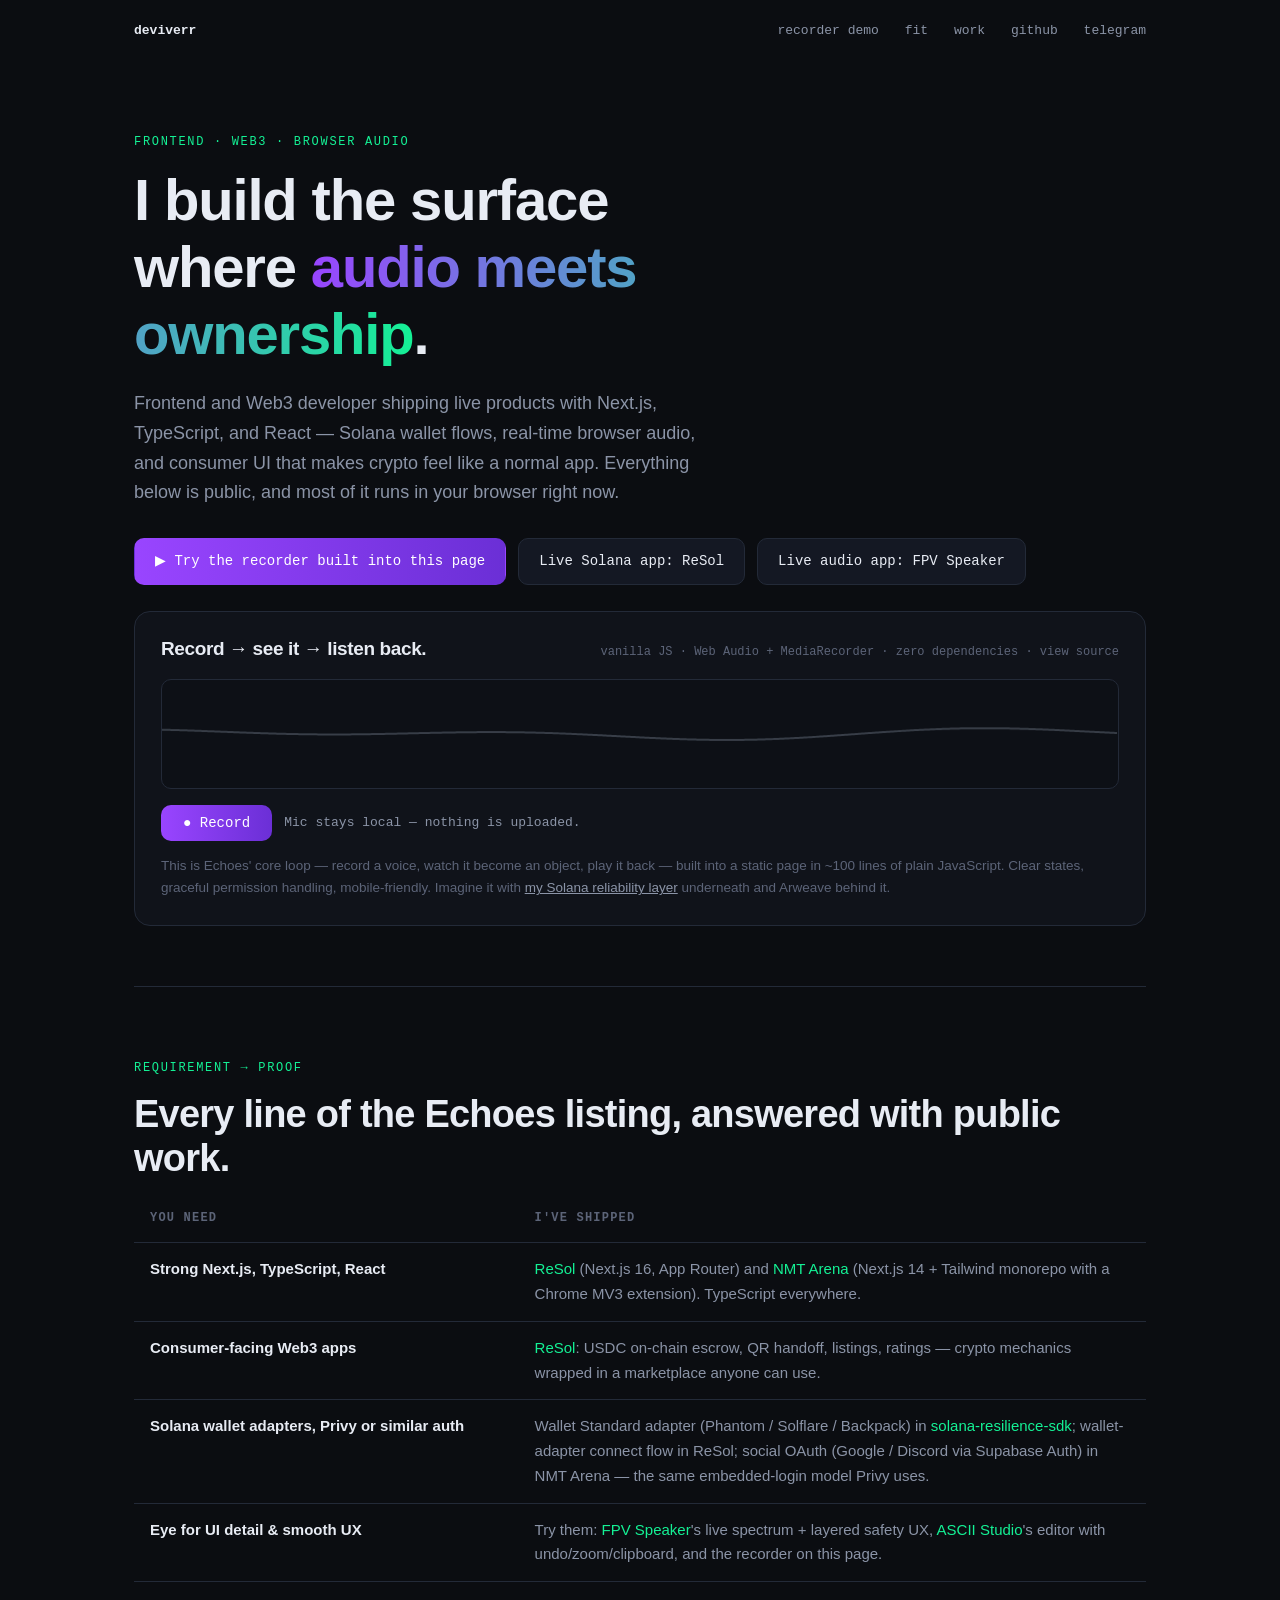
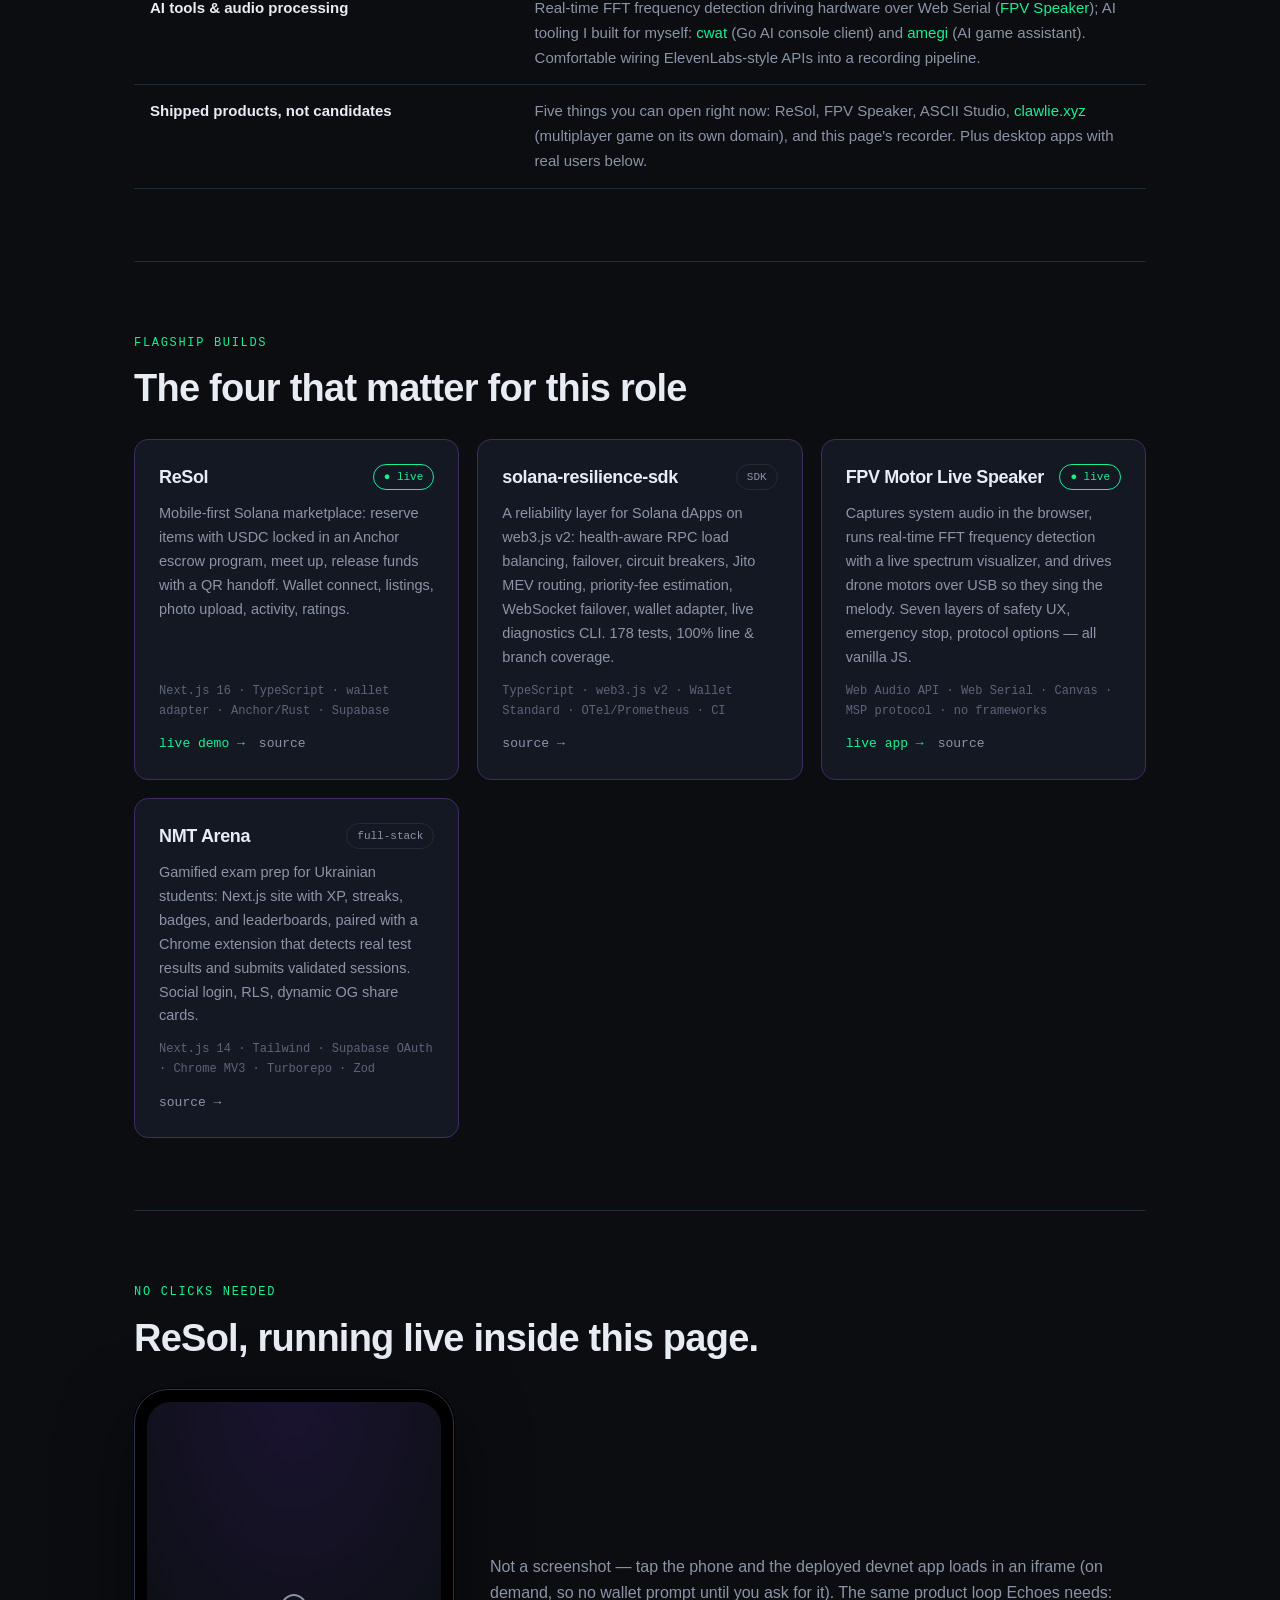
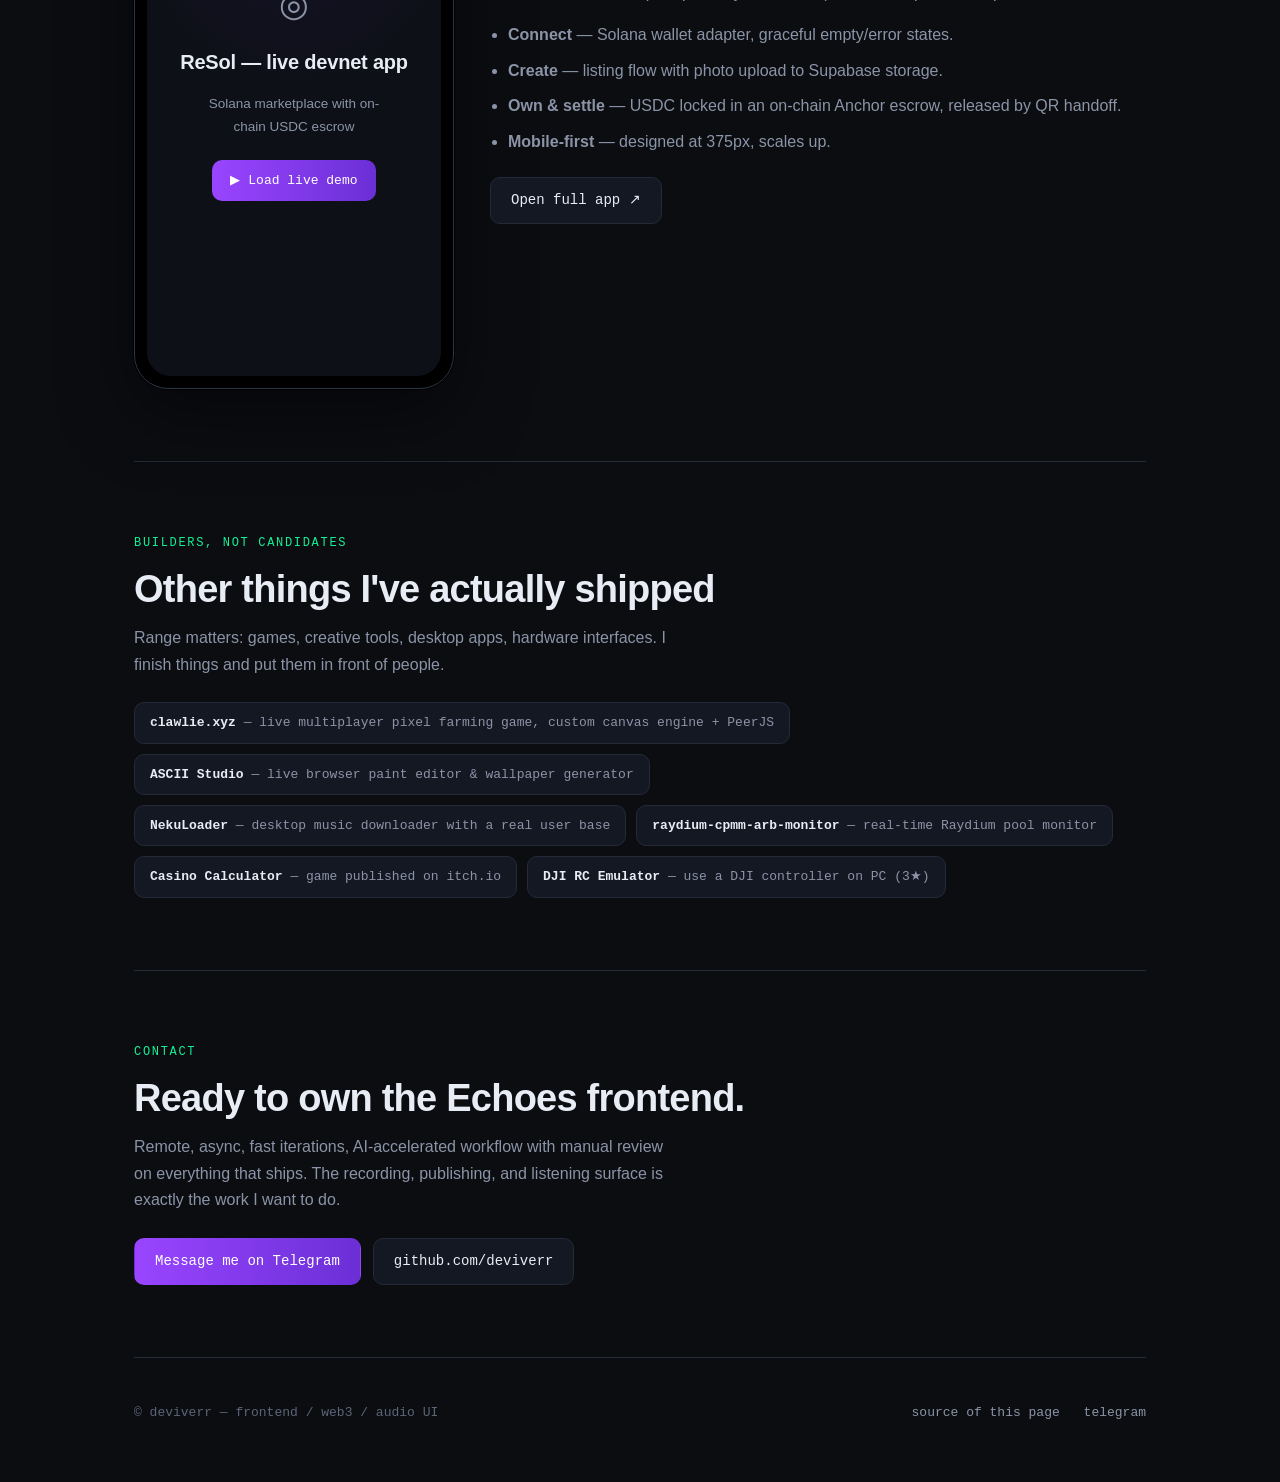
==== commit e96884c7: "Load ReSol embed on demand — no wallet prompt on page load" ====
--- a/index.html
+++ b/index.html
@@ -138,6 +138,20 @@
       background:#000;padding:12px;box-shadow:0 24px 70px rgba(0,0,0,.5),0 0 0 1px #000;
     }
     .phone iframe{width:100%;height:100%;border:0;border-radius:24px;background:#0d1016}
+    .phone-poster{
+      width:100%;height:100%;border-radius:24px;border:0;cursor:pointer;
+      background:radial-gradient(120% 90% at 50% 0%,#1a1330 0%,#0d1016 60%);
+      display:flex;flex-direction:column;align-items:center;justify-content:center;gap:14px;
+      color:var(--text);font:inherit;text-align:center;padding:24px;
+    }
+    .phone-poster .mark{font-size:34px}
+    .phone-poster b{font-size:20px;letter-spacing:-.01em}
+    .phone-poster span{font-size:13.5px;color:var(--muted);max-width:24ch}
+    .phone-poster .go{
+      margin-top:8px;font-family:var(--mono);font-size:13px;padding:10px 18px;border-radius:10px;
+      background:linear-gradient(90deg,var(--sol1),#6b2fd6);color:#fff;
+    }
+    .phone-poster:hover .go{filter:brightness(1.15)}
     .embed-copy{flex:1;min-width:280px}
     .embed-copy ul{margin:16px 0 22px 18px;color:var(--muted)}
     .embed-copy li{margin-bottom:9px}
@@ -333,11 +347,17 @@
     <p class="label">no clicks needed</p>
     <h2 id="embed-title">ReSol, running live inside this page.</h2>
     <div class="embed-flex">
-      <div class="phone">
-        <iframe src="https://deviverr.github.io/ReSol/" title="ReSol live demo" loading="lazy"></iframe>
+      <div class="phone" id="phoneFrame">
+        <button class="phone-poster" id="loadResol" type="button" aria-label="Load the live ReSol demo">
+          <span class="mark">◎</span>
+          <b>ReSol — live devnet app</b>
+          <span>Solana marketplace with on-chain USDC escrow</span>
+          <span class="go">▶ Load live demo</span>
+        </button>
       </div>
       <div class="embed-copy">
-        <p class="muted">This isn't a screenshot — it's the deployed devnet app in an iframe.
+        <p class="muted">Not a screenshot — tap the phone and the deployed devnet app loads
+           in an iframe (on demand, so no wallet prompt until you ask for it).
            The same product loop Echoes needs:</p>
         <ul>
           <li><b>Connect</b> — Solana wallet adapter, graceful empty/error states.</li>
@@ -403,6 +423,16 @@
   }else{
     els.forEach(function(el){el.classList.add('in');});
   }
+})();
+(function(){
+  // ReSol embed loads only on click — keeps wallet extensions quiet on page load
+  var btn=document.getElementById('loadResol');
+  if(btn)btn.addEventListener('click',function(){
+    var f=document.createElement('iframe');
+    f.src='https://deviverr.github.io/ReSol/';
+    f.title='ReSol live demo';
+    document.getElementById('phoneFrame').replaceChild(f,btn);
+  });
 })();
 (function(){
   var btn=document.getElementById('recBtn'),
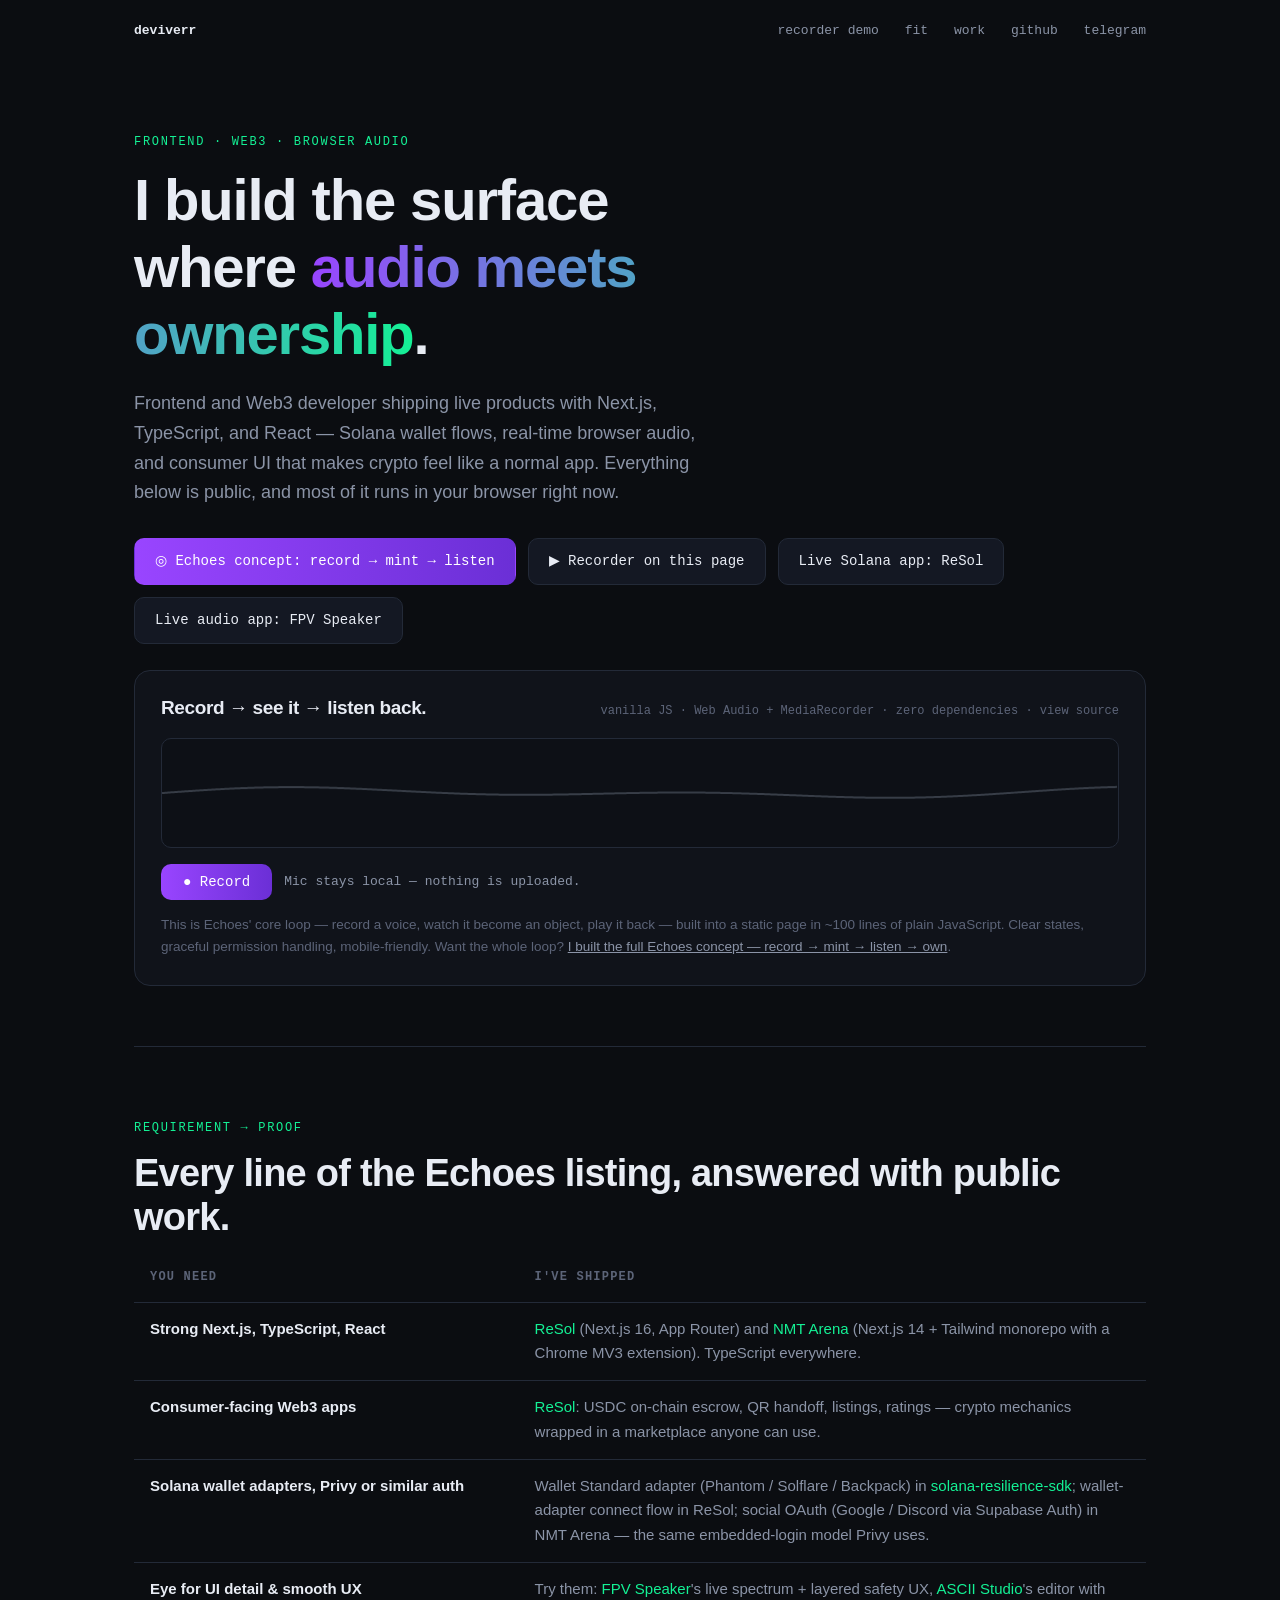
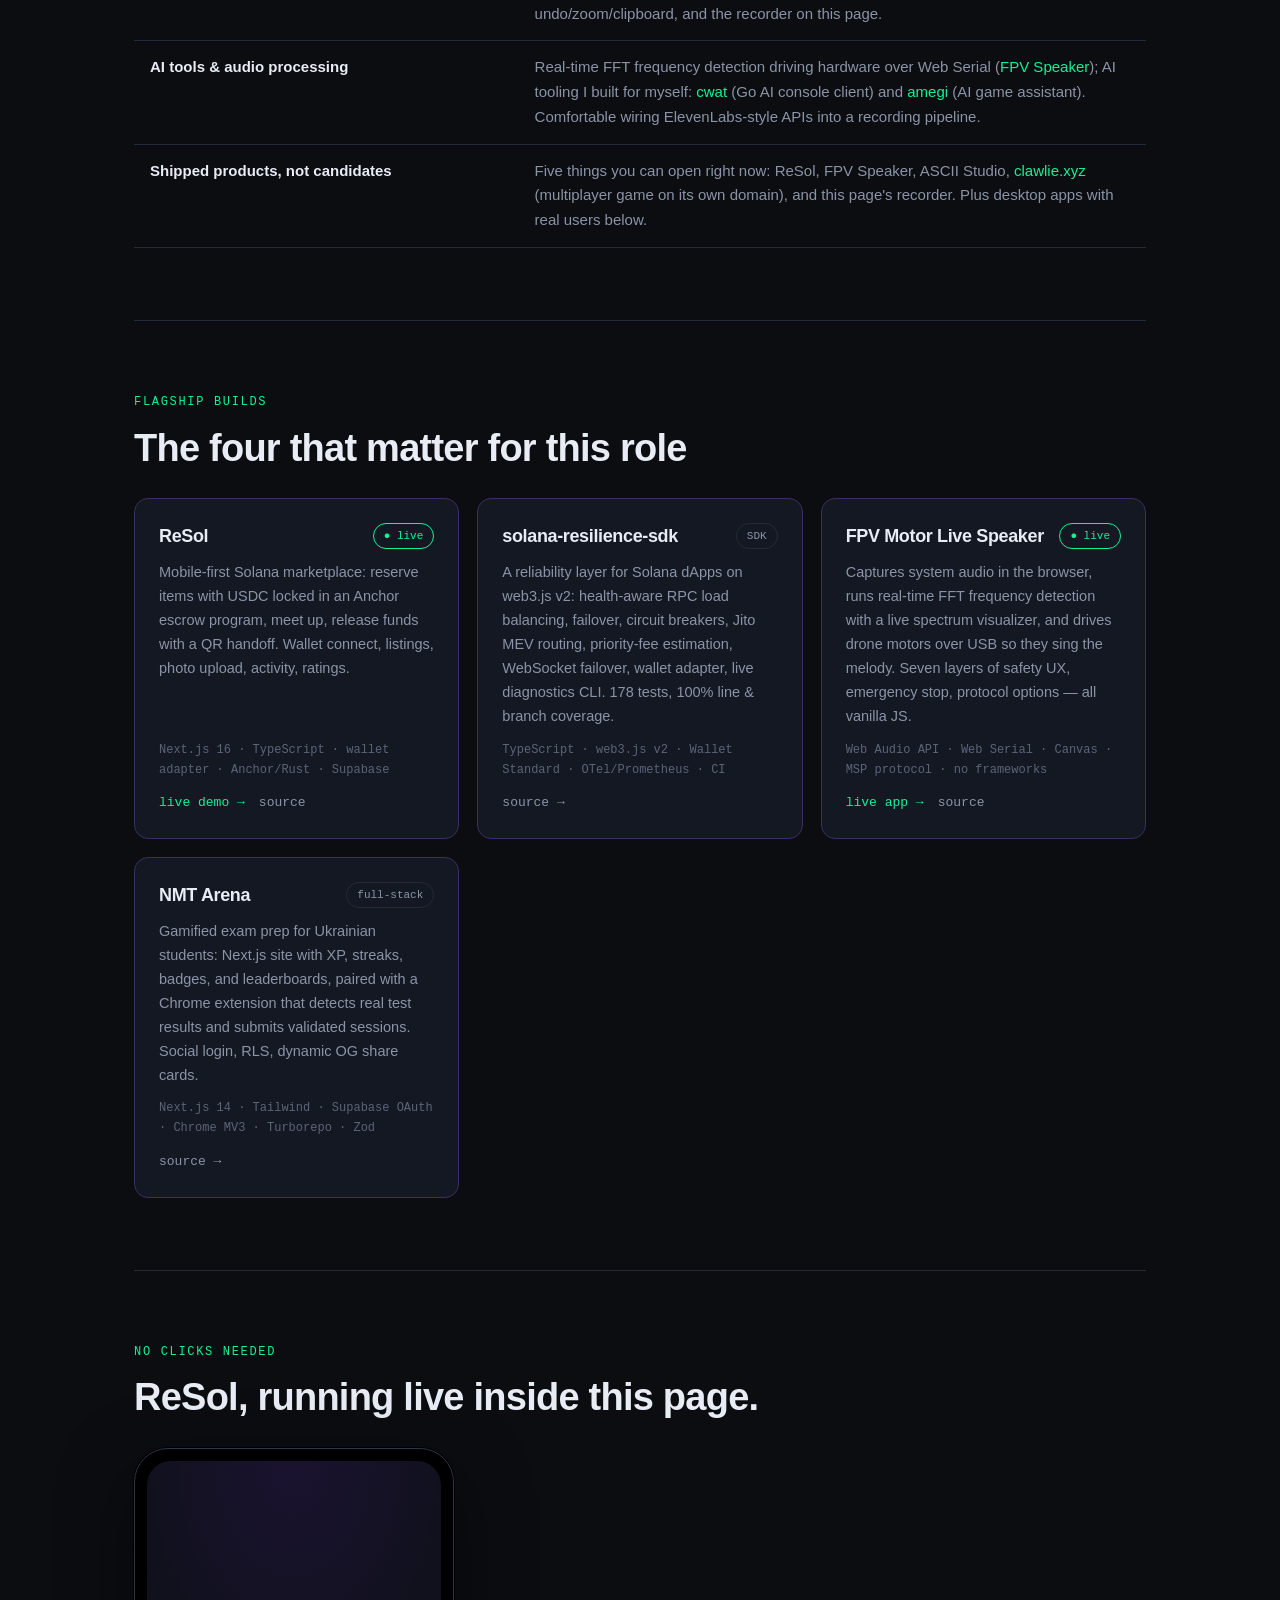
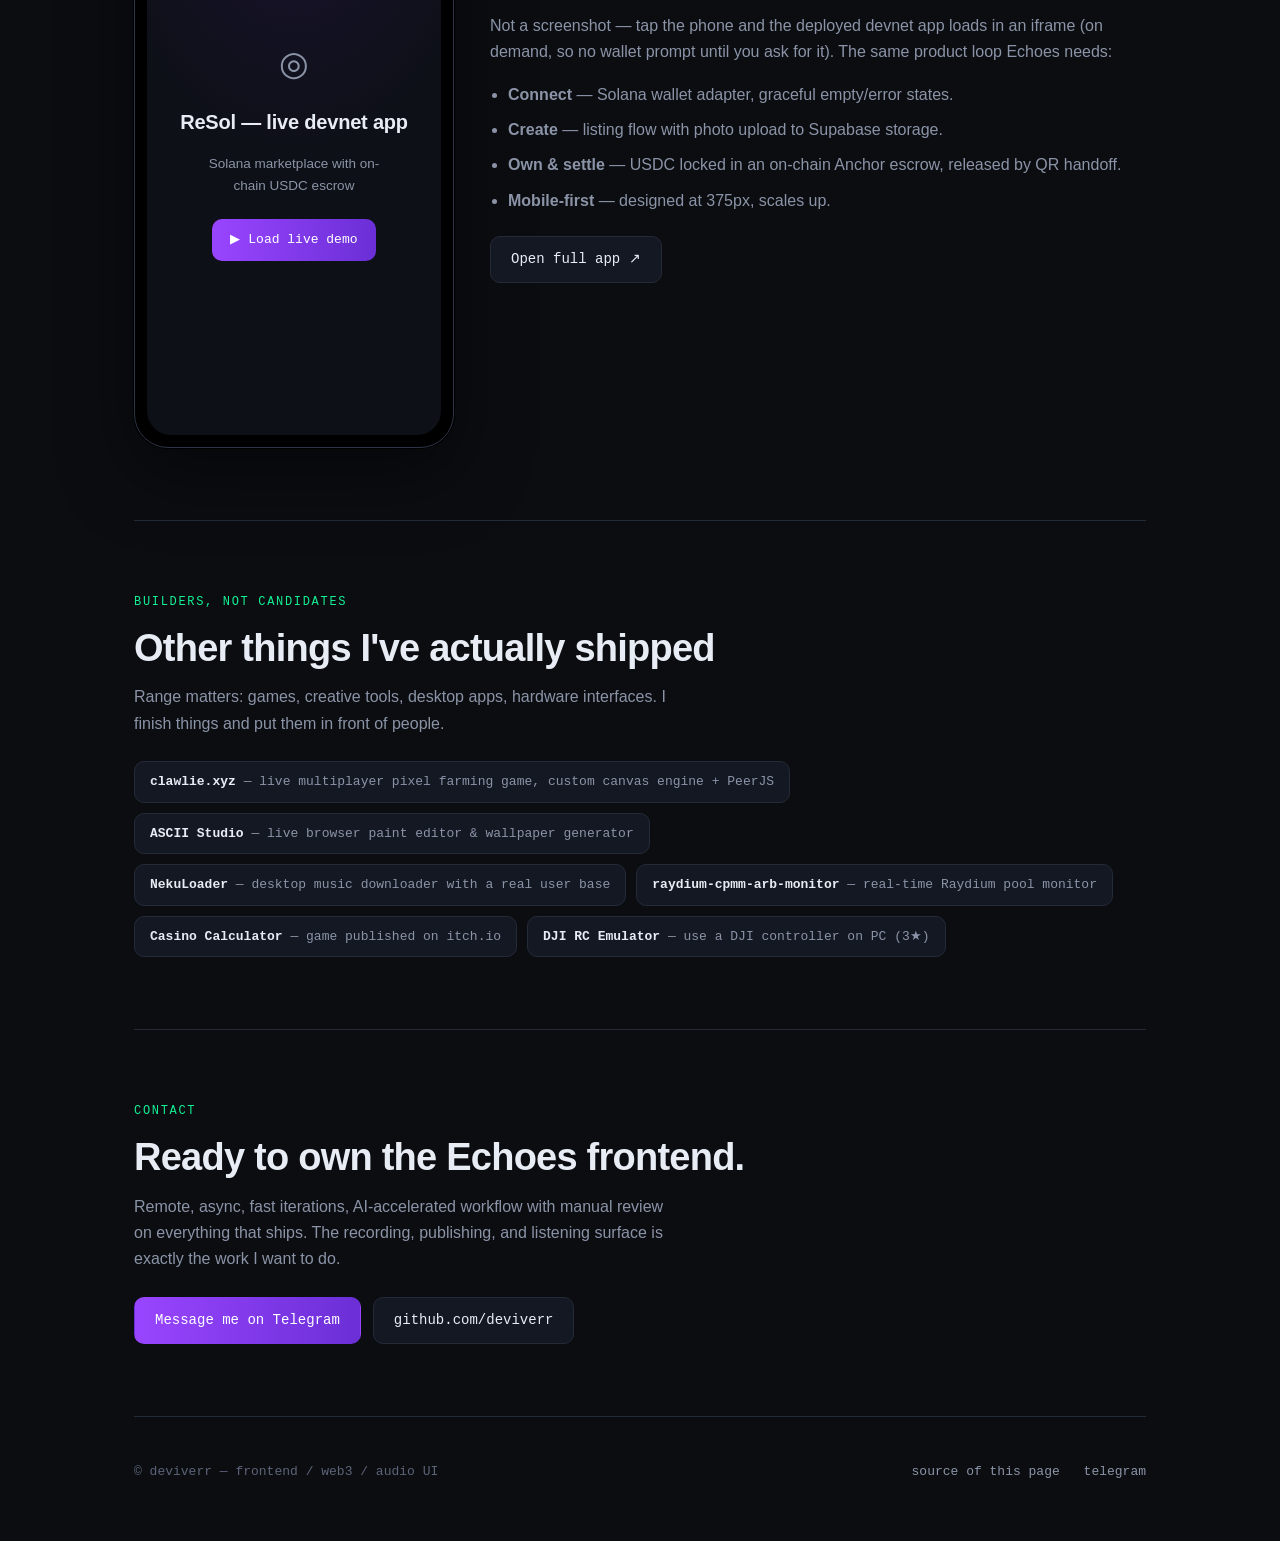
==== commit 989509be: "Add Echoes concept demo: record -> mint (simulated) -> listen & own" ====
--- a/index.html
+++ b/index.html
@@ -202,7 +202,8 @@
       feel like a normal app. Everything below is public, and most of it runs in your browser right now.
     </p>
     <div class="cta-row">
-      <a class="btn primary" href="#demo">▶ Try the recorder built into this page</a>
+      <a class="btn primary" href="echoes-demo/">◎ Echoes concept: record → mint → listen</a>
+      <a class="btn" href="#demo">▶ Recorder on this page</a>
       <a class="btn" href="https://deviverr.github.io/ReSol/" target="_blank" rel="noreferrer">Live Solana app: ReSol</a>
       <a class="btn" href="https://deviverr.github.io/FPV-Motor-Live-Speaker/" target="_blank" rel="noreferrer">Live audio app: FPV Speaker</a>
     </div>
@@ -222,9 +223,8 @@
       <p class="demo-note">
         This is Echoes' core loop — record a voice, watch it become an object, play it back —
         built into a static page in ~100 lines of plain JavaScript. Clear states, graceful
-        permission handling, mobile-friendly. Imagine it with
-        <a href="https://github.com/deviverr/solana-resilience-sdk" target="_blank" rel="noreferrer">my Solana reliability layer</a>
-        underneath and Arweave behind it.
+        permission handling, mobile-friendly. Want the whole loop?
+        <a href="echoes-demo/">I built the full Echoes concept — record → mint → listen → own</a>.
       </p>
     </div>
   </header>
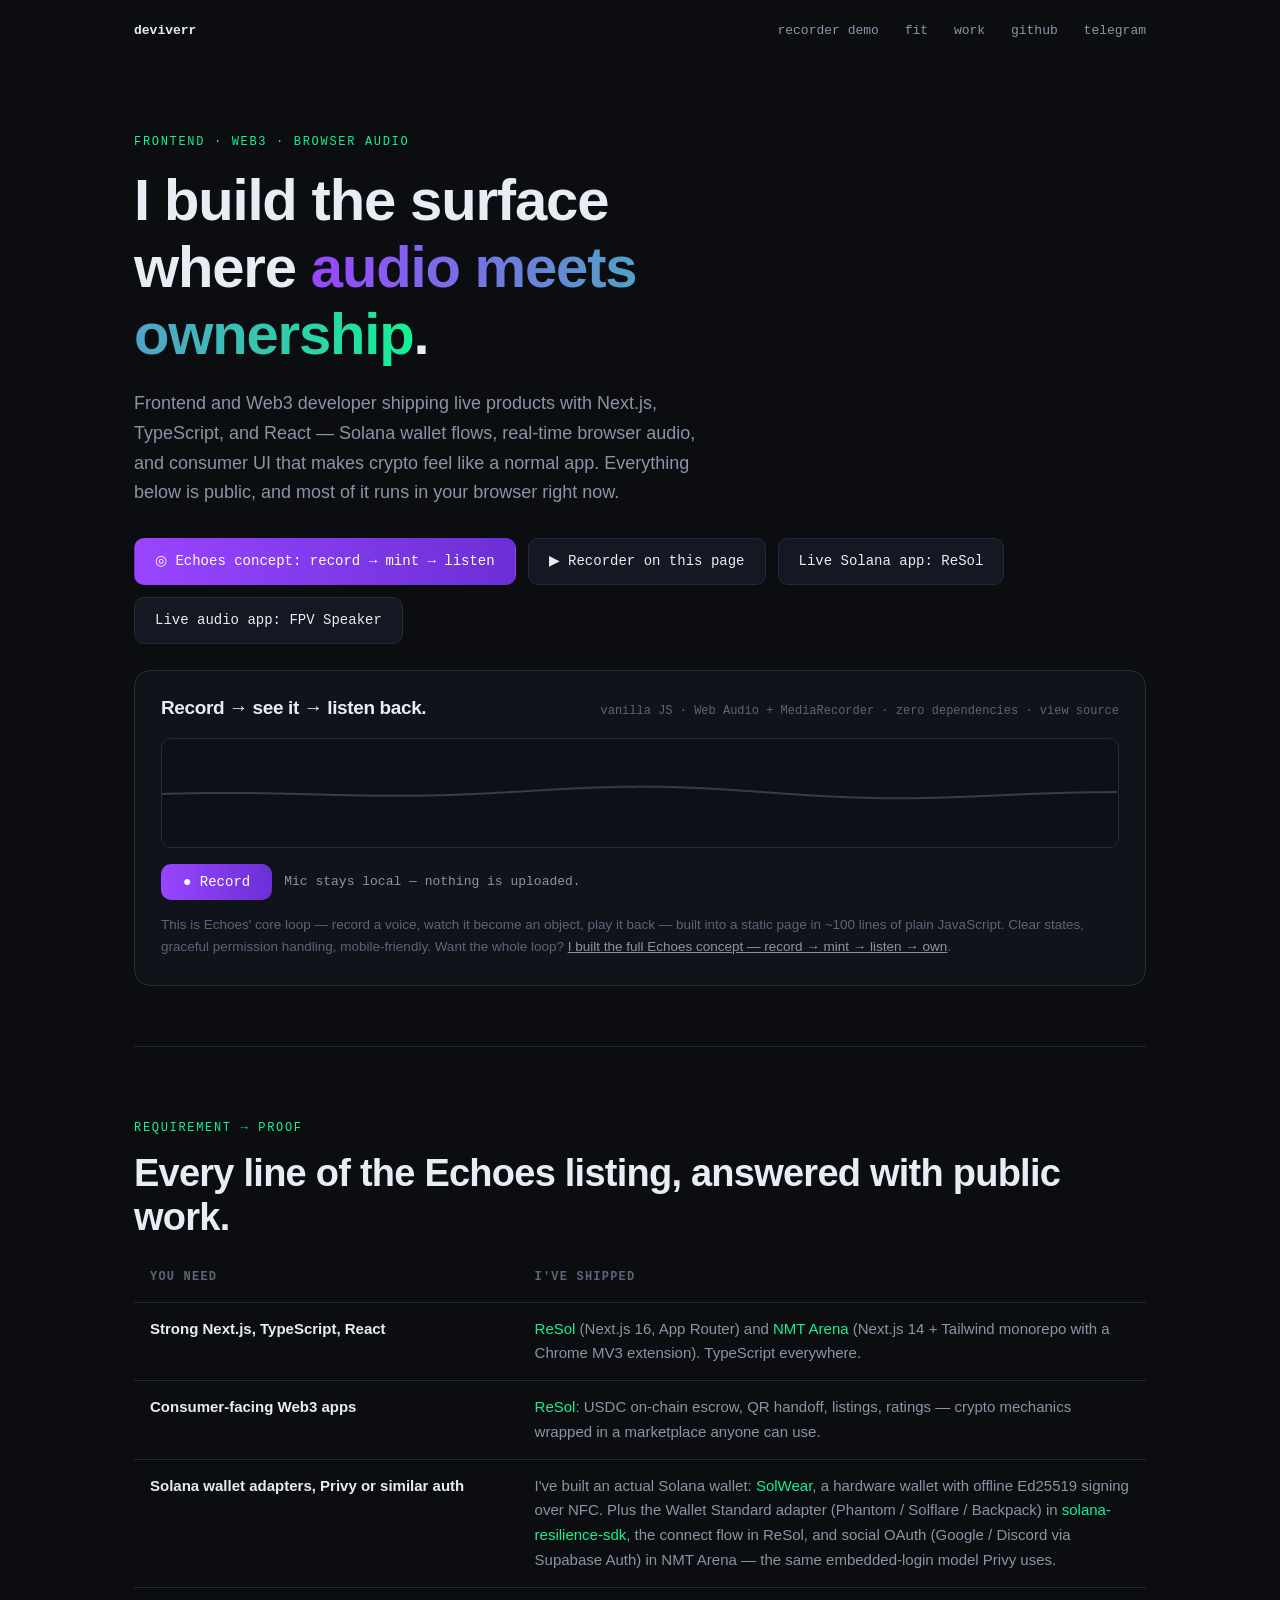
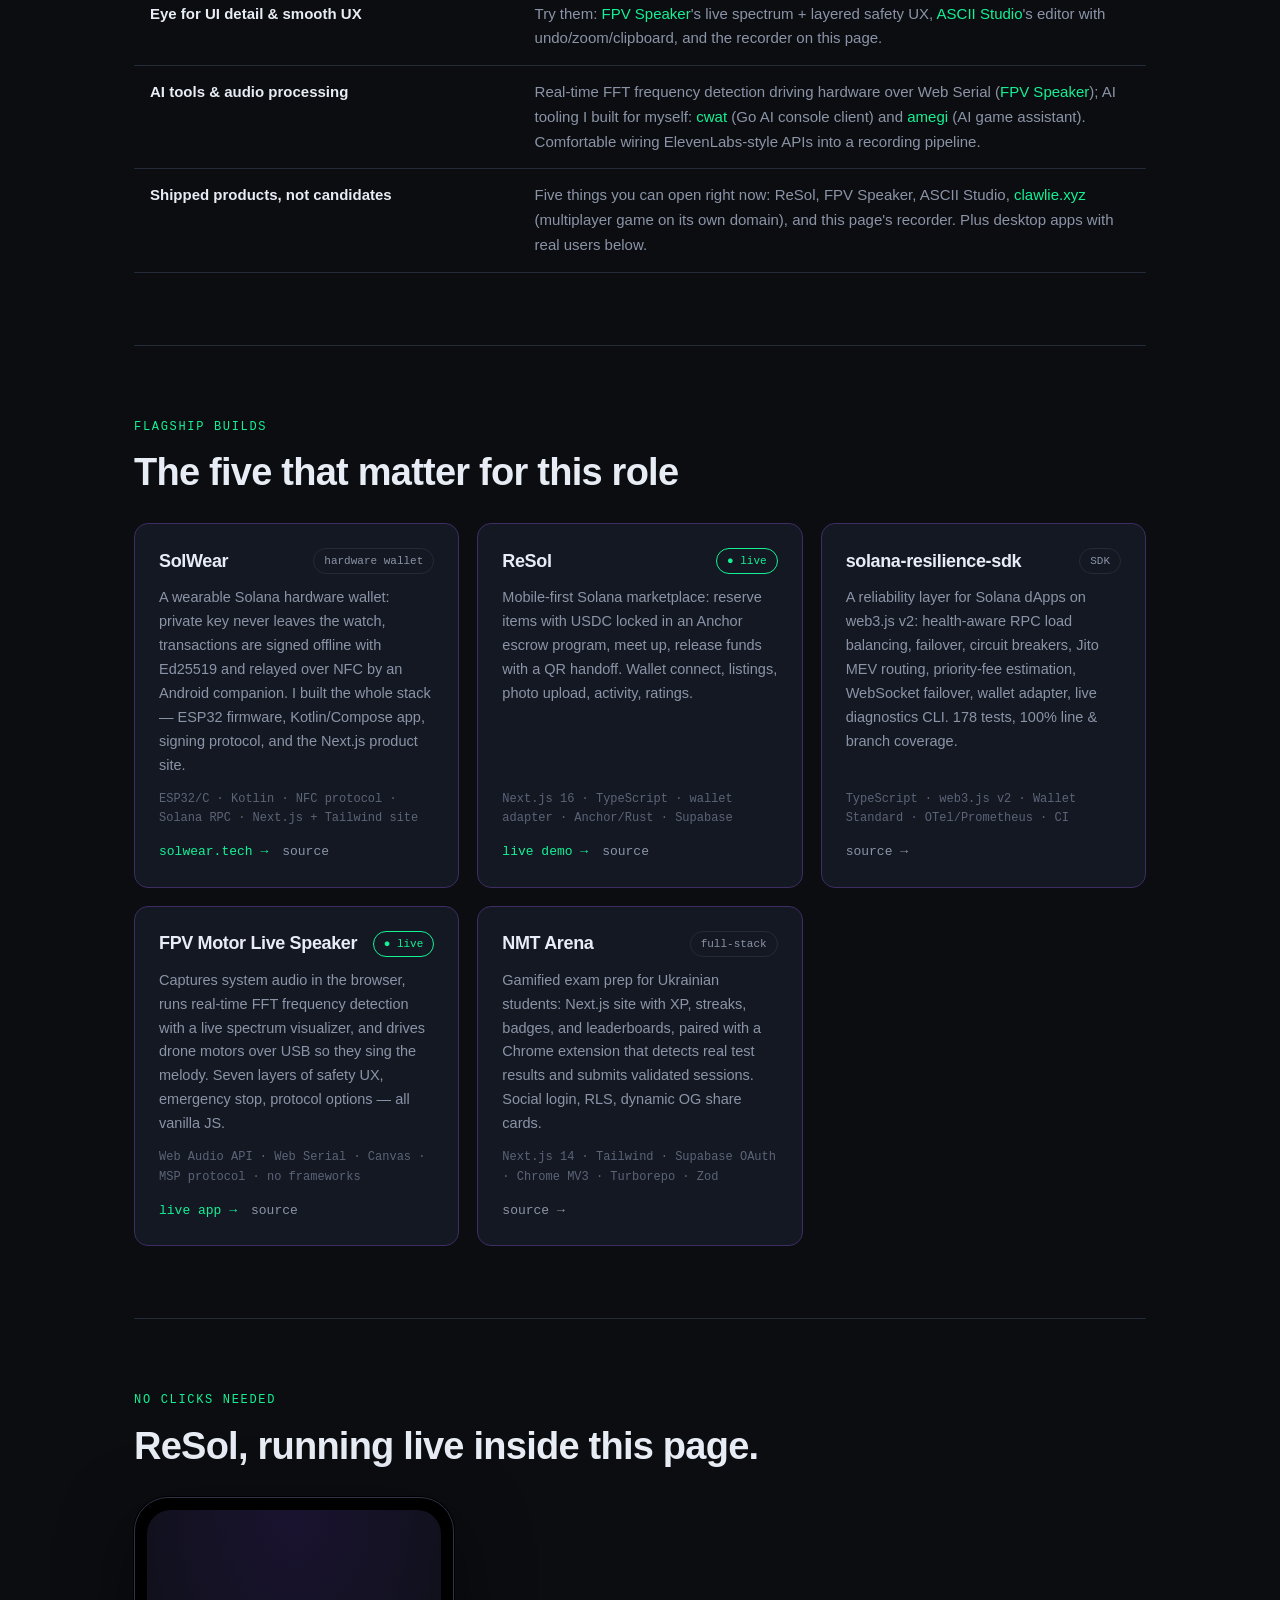
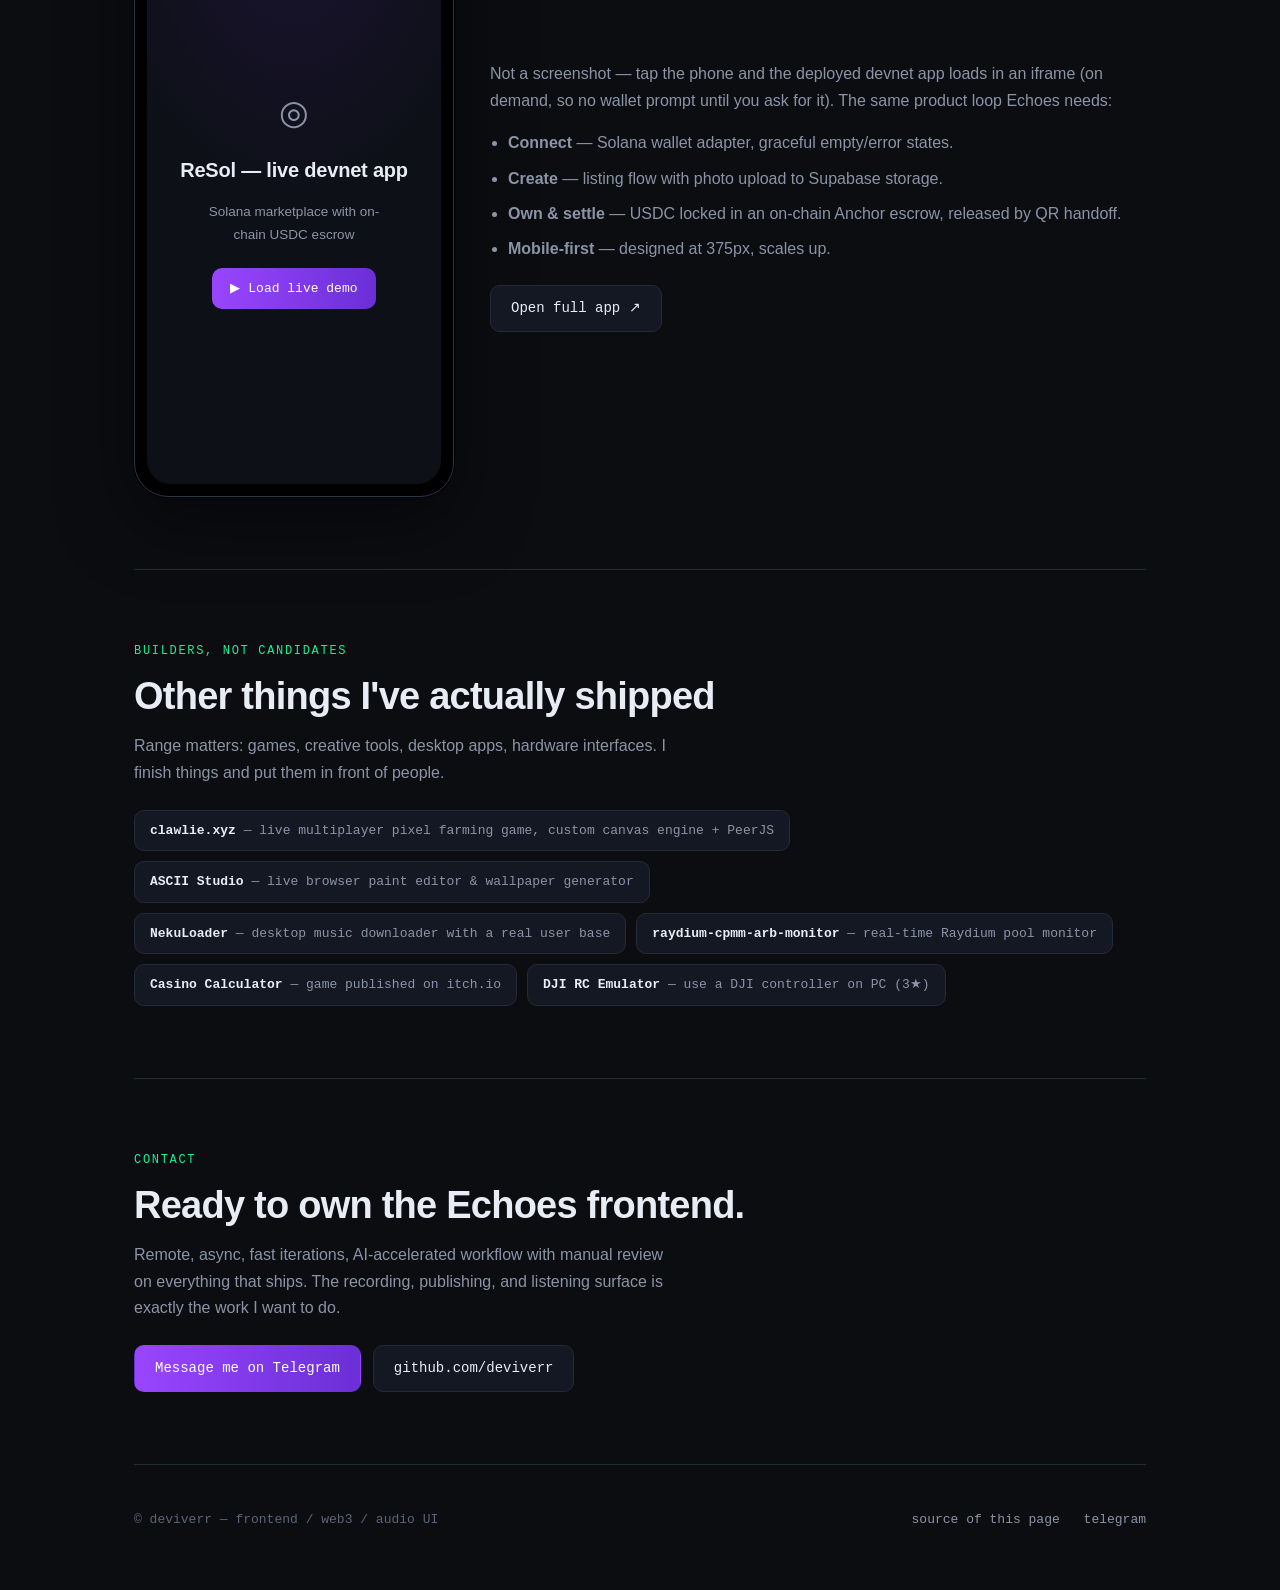
==== commit 3102a279: "Add SolWear hardware wallet to flagship builds and wallet proof" ====
--- a/index.html
+++ b/index.html
@@ -247,9 +247,10 @@
         </tr>
         <tr>
           <td>Solana wallet adapters, Privy or similar auth</td>
-          <td>Wallet Standard adapter (Phantom / Solflare / Backpack) in
-              <a href="https://github.com/deviverr/solana-resilience-sdk" target="_blank" rel="noreferrer">solana-resilience-sdk</a>;
-              wallet-adapter connect flow in ReSol; social OAuth (Google / Discord via Supabase Auth) in NMT Arena — the same embedded-login model Privy uses.</td>
+          <td>I've built an actual Solana wallet: <a href="https://github.com/SolWear/solwear" target="_blank" rel="noreferrer">SolWear</a>,
+              a hardware wallet with offline Ed25519 signing over NFC. Plus the Wallet Standard adapter (Phantom / Solflare / Backpack) in
+              <a href="https://github.com/deviverr/solana-resilience-sdk" target="_blank" rel="noreferrer">solana-resilience-sdk</a>,
+              the connect flow in ReSol, and social OAuth (Google / Discord via Supabase Auth) in NMT Arena — the same embedded-login model Privy uses.</td>
         </tr>
         <tr>
           <td>Eye for UI detail & smooth UX</td>
@@ -278,8 +279,23 @@
   <!-- FLAGSHIP WORK -->
   <section id="work" aria-labelledby="work-title">
     <p class="label">flagship builds</p>
-    <h2 id="work-title">The four that matter for this role</h2>
+    <h2 id="work-title">The five that matter for this role</h2>
     <div class="grid">
+
+      <article class="card flagship">
+        <div class="card-top">
+          <h3><a href="https://github.com/SolWear/solwear" target="_blank" rel="noreferrer">SolWear</a></h3>
+          <span class="tag">hardware wallet</span>
+        </div>
+        <p>A wearable Solana hardware wallet: private key never leaves the watch, transactions are
+           signed offline with Ed25519 and relayed over NFC by an Android companion. I built the whole
+           stack — ESP32 firmware, Kotlin/Compose app, signing protocol, and the Next.js product site.</p>
+        <span class="stack">ESP32/C · Kotlin · NFC protocol · Solana RPC · Next.js + Tailwind site</span>
+        <div class="card-links">
+          <a href="https://solwear.tech" target="_blank" rel="noreferrer">solwear.tech →</a>
+          <a class="gh" href="https://github.com/SolWear/solwear" target="_blank" rel="noreferrer">source</a>
+        </div>
+      </article>
 
       <article class="card flagship">
         <div class="card-top">
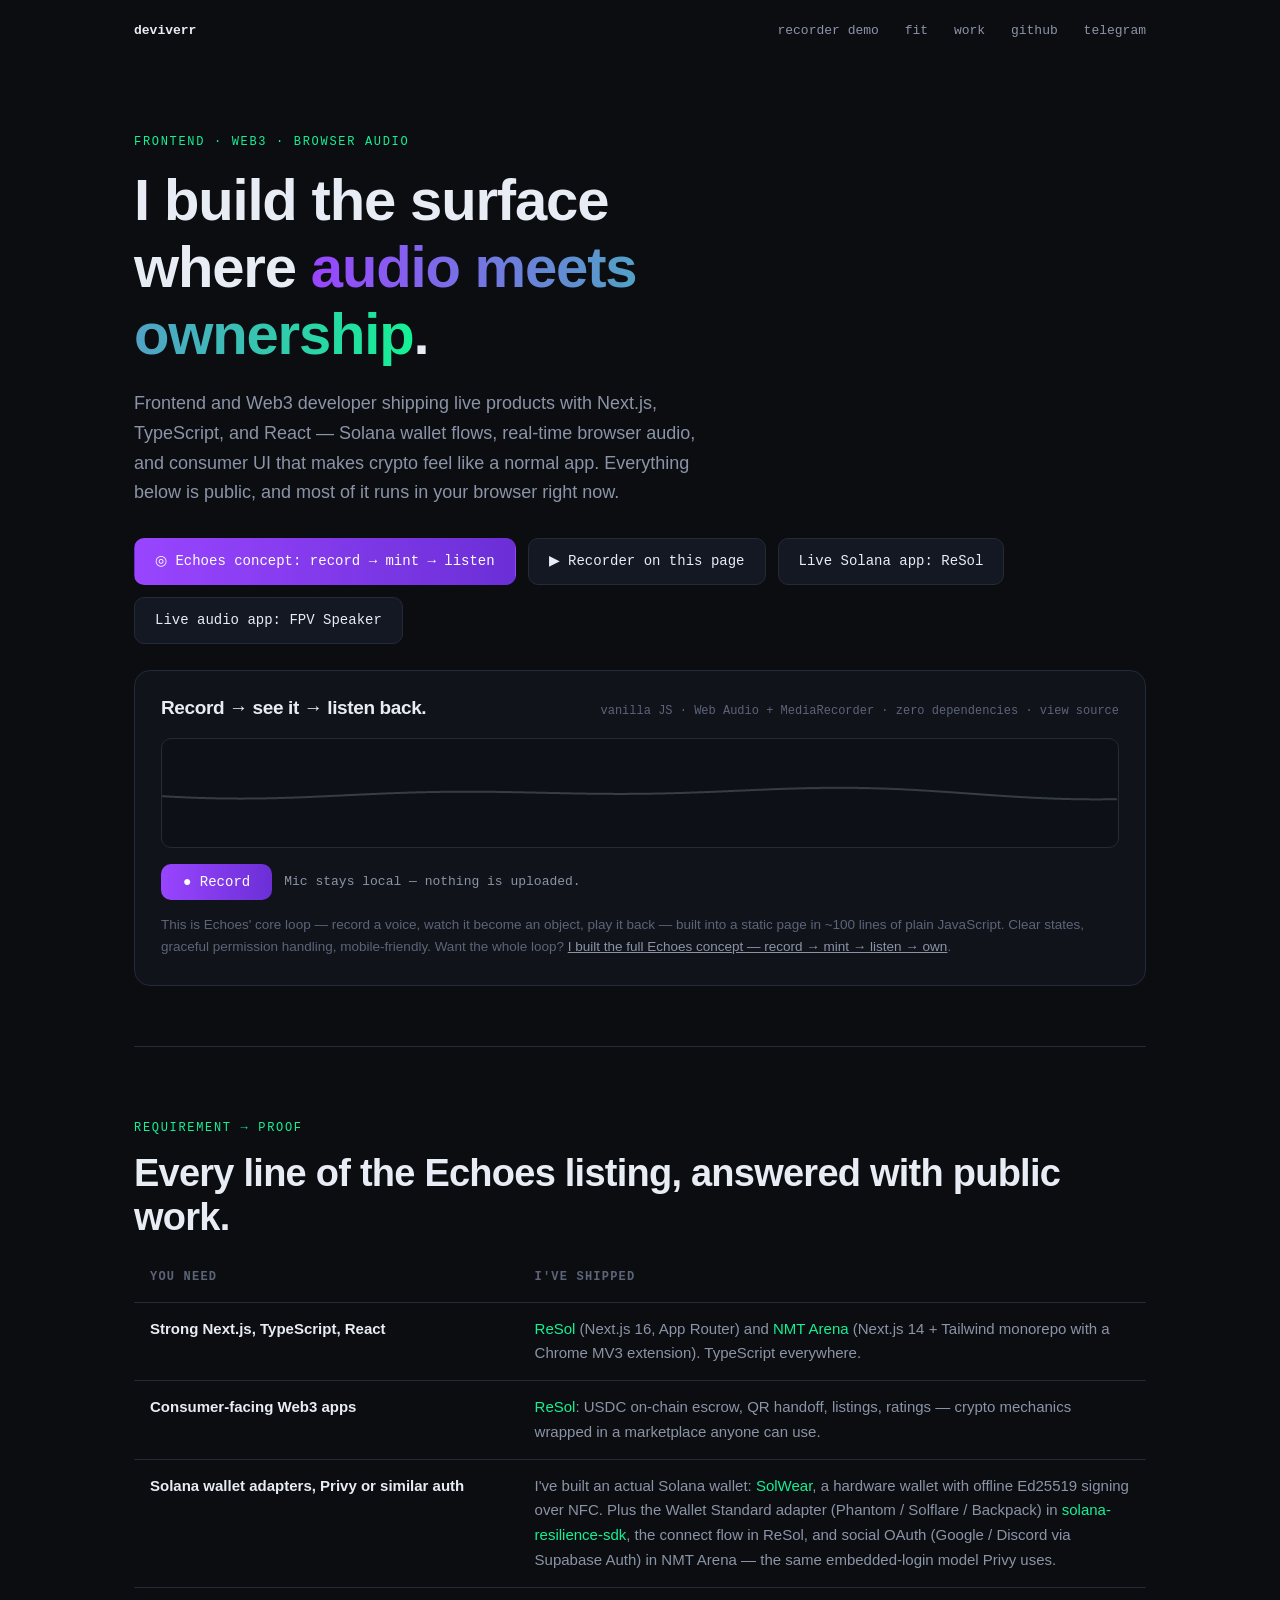
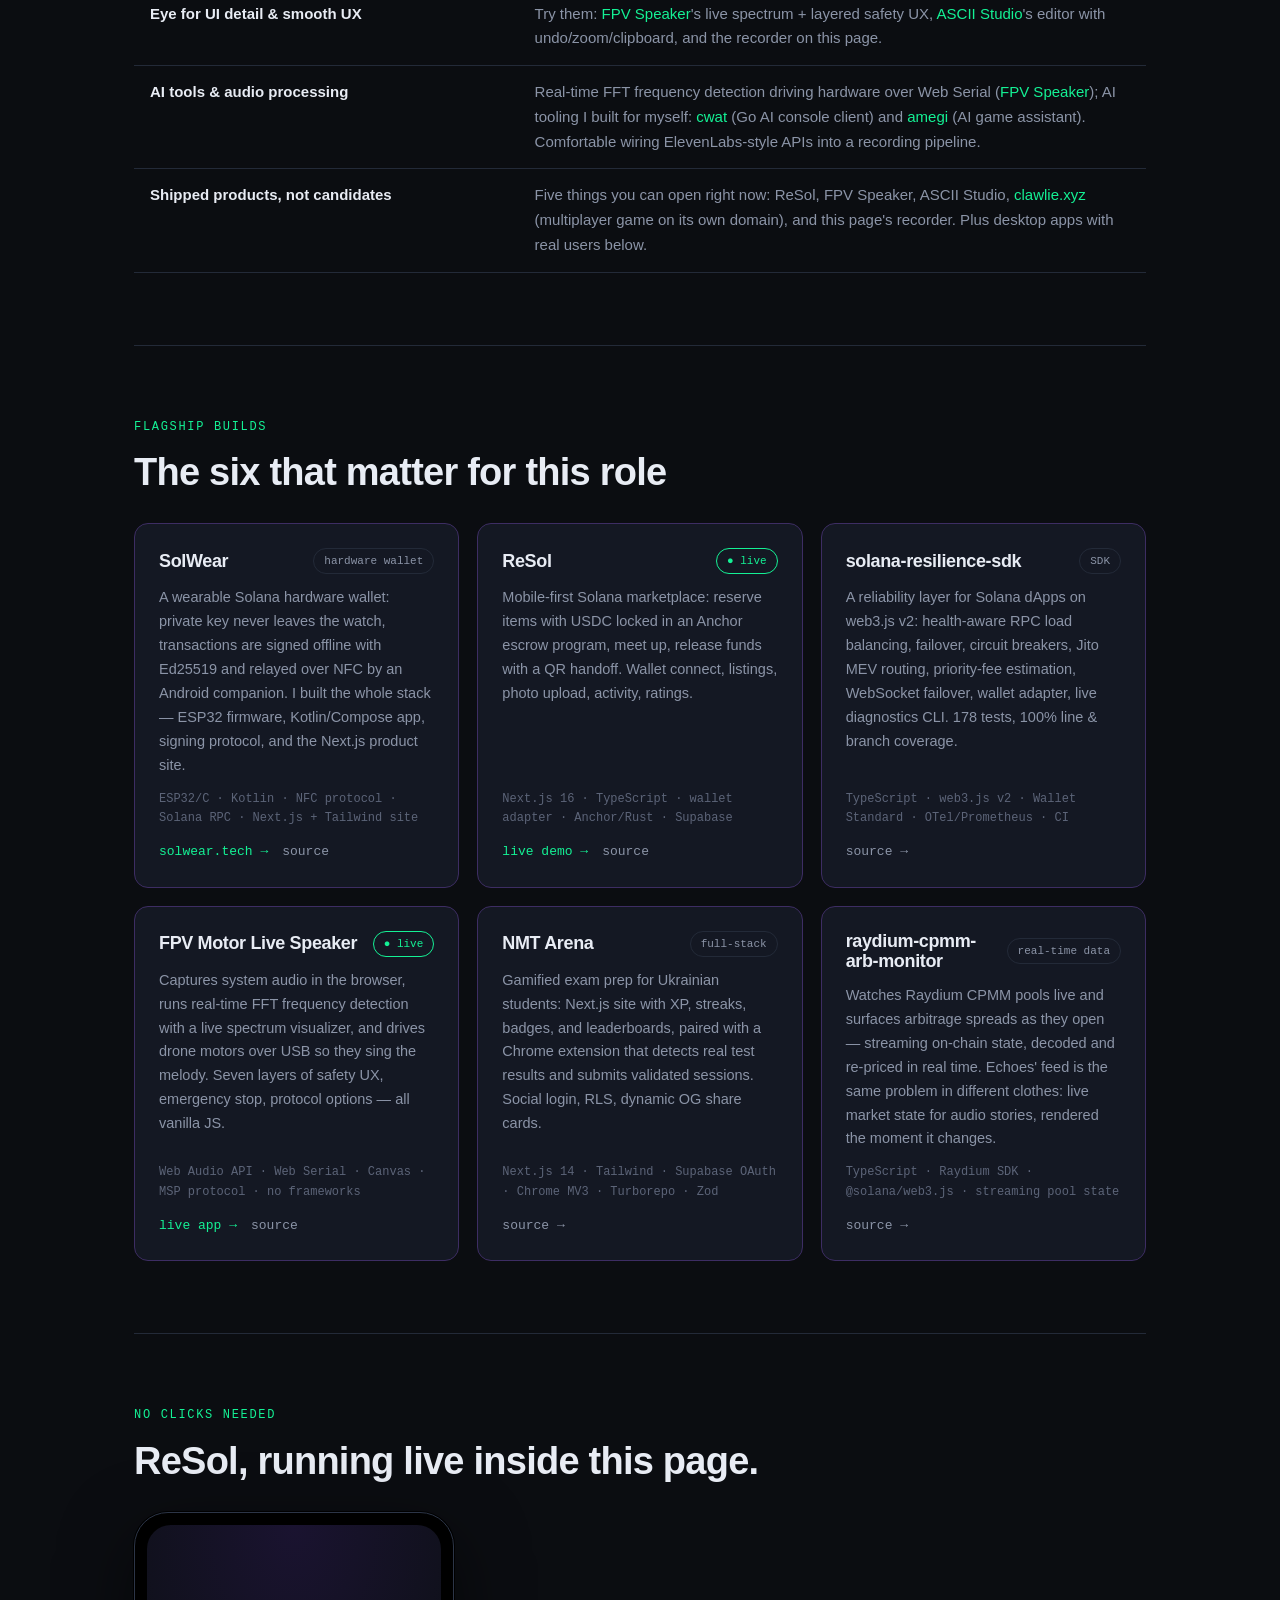
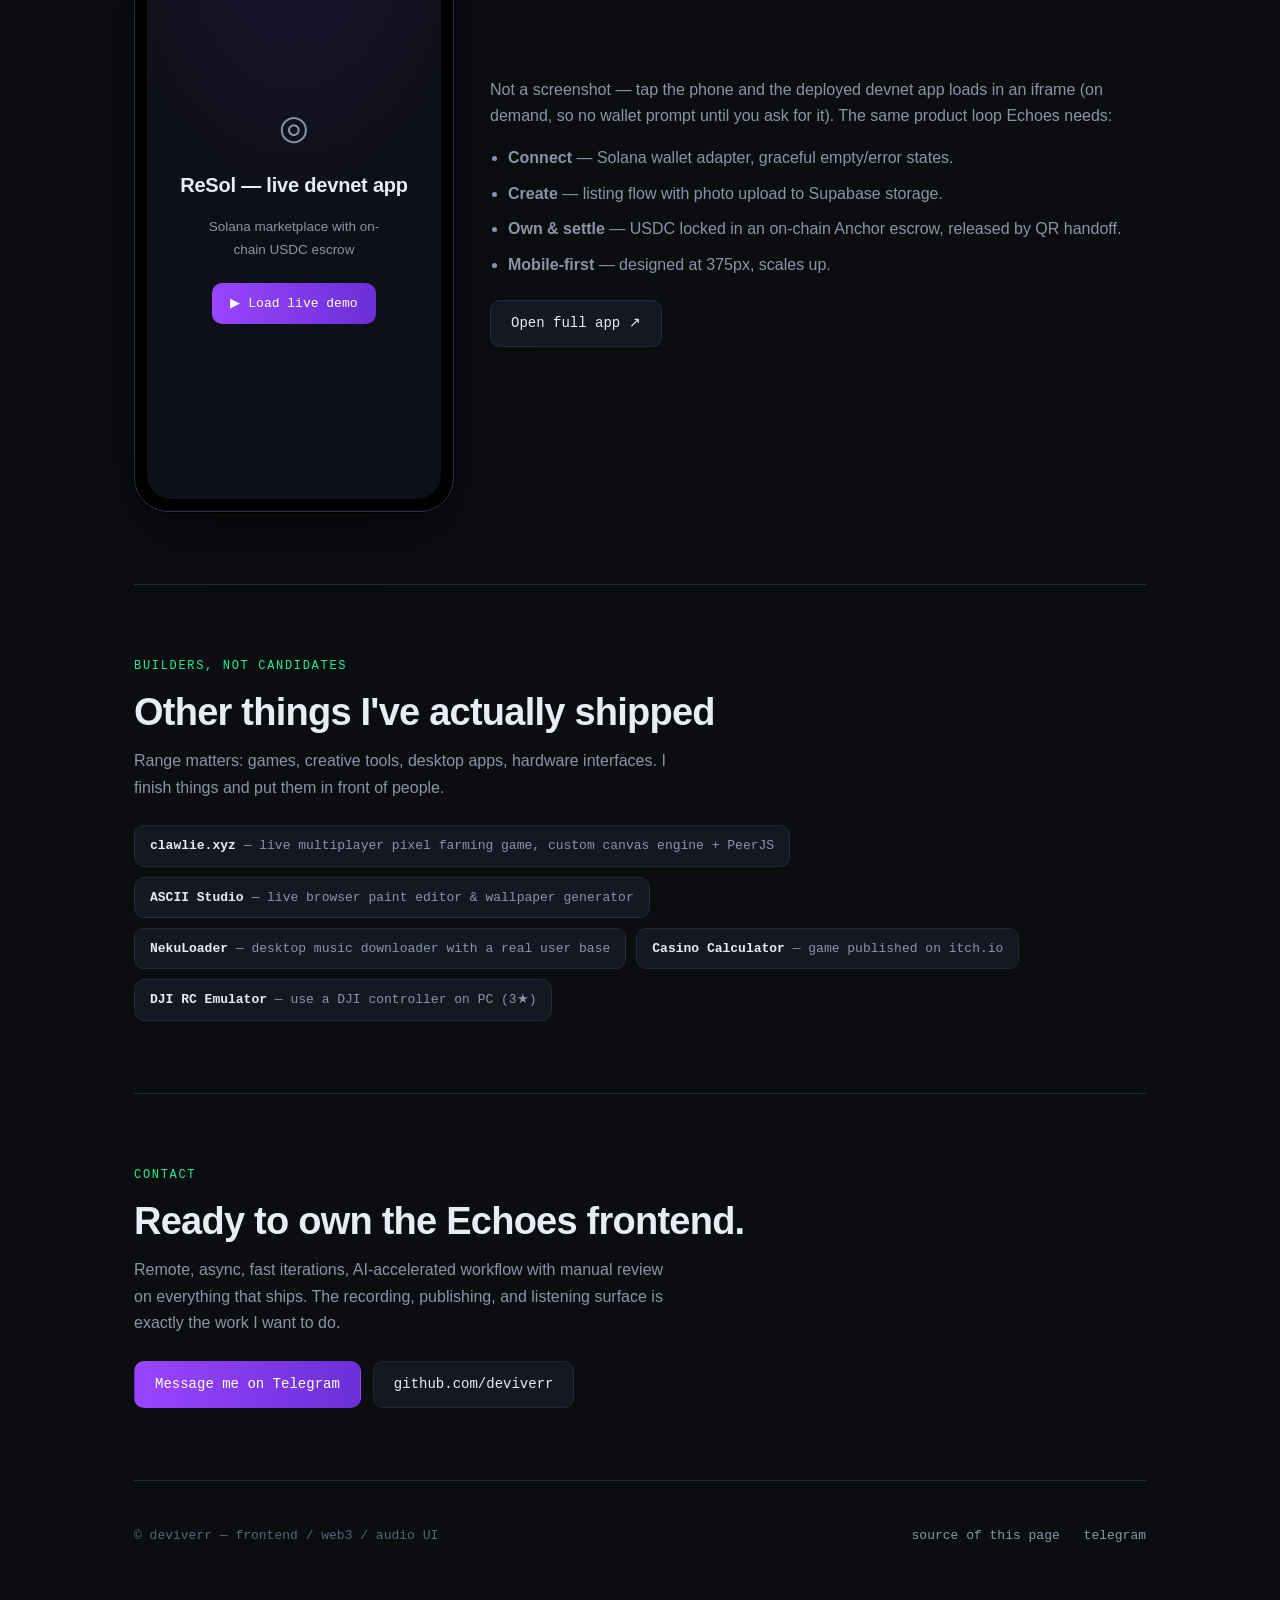
==== commit bf23acea: "Promote raydium-cpmm-arb-monitor to flagship as real-time data proof" ====
--- a/index.html
+++ b/index.html
@@ -279,7 +279,7 @@
   <!-- FLAGSHIP WORK -->
   <section id="work" aria-labelledby="work-title">
     <p class="label">flagship builds</p>
-    <h2 id="work-title">The five that matter for this role</h2>
+    <h2 id="work-title">The six that matter for this role</h2>
     <div class="grid">
 
       <article class="card flagship">
@@ -352,6 +352,20 @@
         <span class="stack">Next.js 14 · Tailwind · Supabase OAuth · Chrome MV3 · Turborepo · Zod</span>
         <div class="card-links">
           <a class="gh" href="https://github.com/deviverr/NMT-Arena" target="_blank" rel="noreferrer">source →</a>
+        </div>
+      </article>
+
+      <article class="card flagship">
+        <div class="card-top">
+          <h3><a href="https://github.com/deviverr/raydium-cpmm-arb-monitor" target="_blank" rel="noreferrer">raydium-cpmm-arb-monitor</a></h3>
+          <span class="tag">real-time data</span>
+        </div>
+        <p>Watches Raydium CPMM pools live and surfaces arbitrage spreads as they open — streaming
+           on-chain state, decoded and re-priced in real time. Echoes' feed is the same problem in
+           different clothes: live market state for audio stories, rendered the moment it changes.</p>
+        <span class="stack">TypeScript · Raydium SDK · @solana/web3.js · streaming pool state</span>
+        <div class="card-links">
+          <a class="gh" href="https://github.com/deviverr/raydium-cpmm-arb-monitor" target="_blank" rel="noreferrer">source →</a>
         </div>
       </article>
 
@@ -396,7 +410,6 @@
       <a class="chip" href="https://clawlie.xyz" target="_blank" rel="noreferrer"><b>clawlie.xyz</b> — live multiplayer pixel farming game, custom canvas engine + PeerJS</a>
       <a class="chip" href="https://deviverr.github.io/ASCII-Wallpaper/" target="_blank" rel="noreferrer"><b>ASCII Studio</b> — live browser paint editor & wallpaper generator</a>
       <a class="chip" href="https://deviver.art/nekuloader/" target="_blank" rel="noreferrer"><b>NekuLoader</b> — desktop music downloader with a real user base</a>
-      <a class="chip" href="https://github.com/deviverr/raydium-cpmm-arb-monitor" target="_blank" rel="noreferrer"><b>raydium-cpmm-arb-monitor</b> — real-time Raydium pool monitor</a>
       <a class="chip" href="https://deviver.itch.io/casino-calculator-game" target="_blank" rel="noreferrer"><b>Casino Calculator</b> — game published on itch.io</a>
       <a class="chip" href="https://github.com/deviverr/DJI-RC-Emulator" target="_blank" rel="noreferrer"><b>DJI RC Emulator</b> — use a DJI controller on PC (3★)</a>
     </div>
